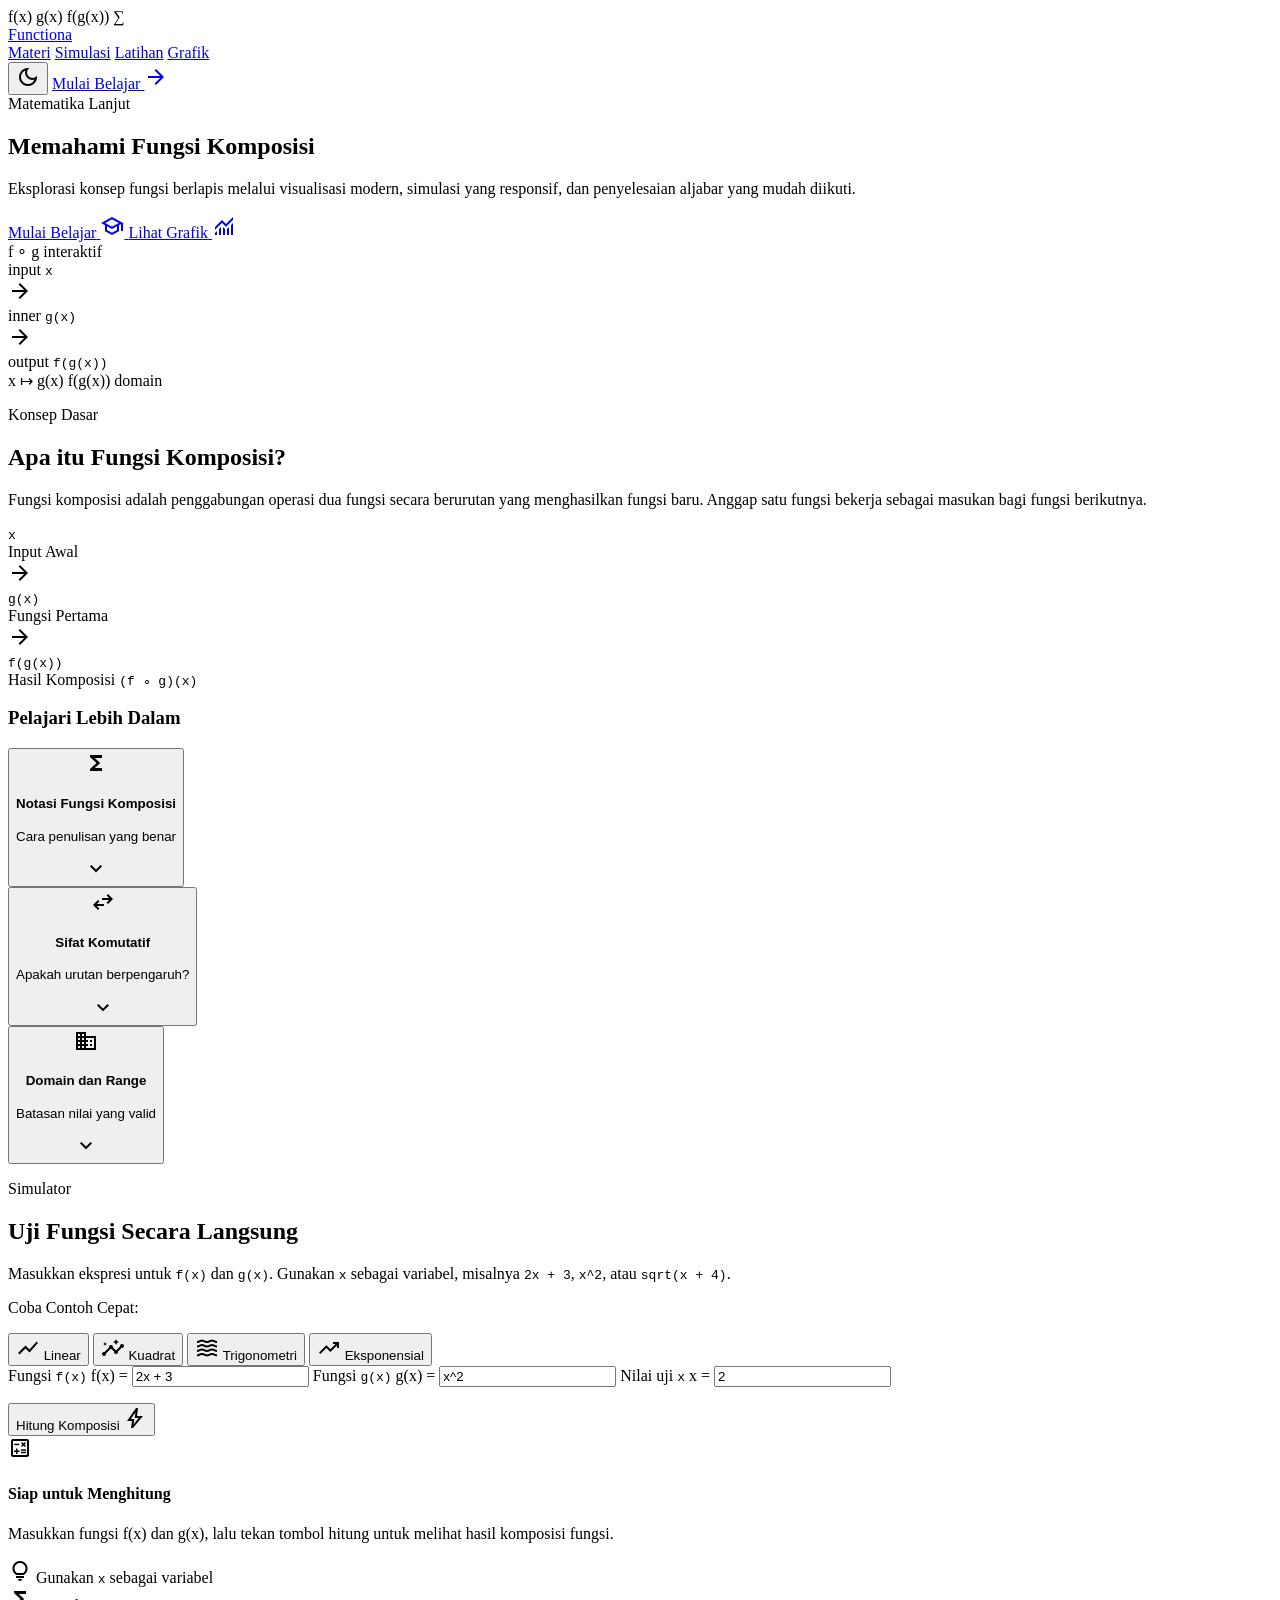
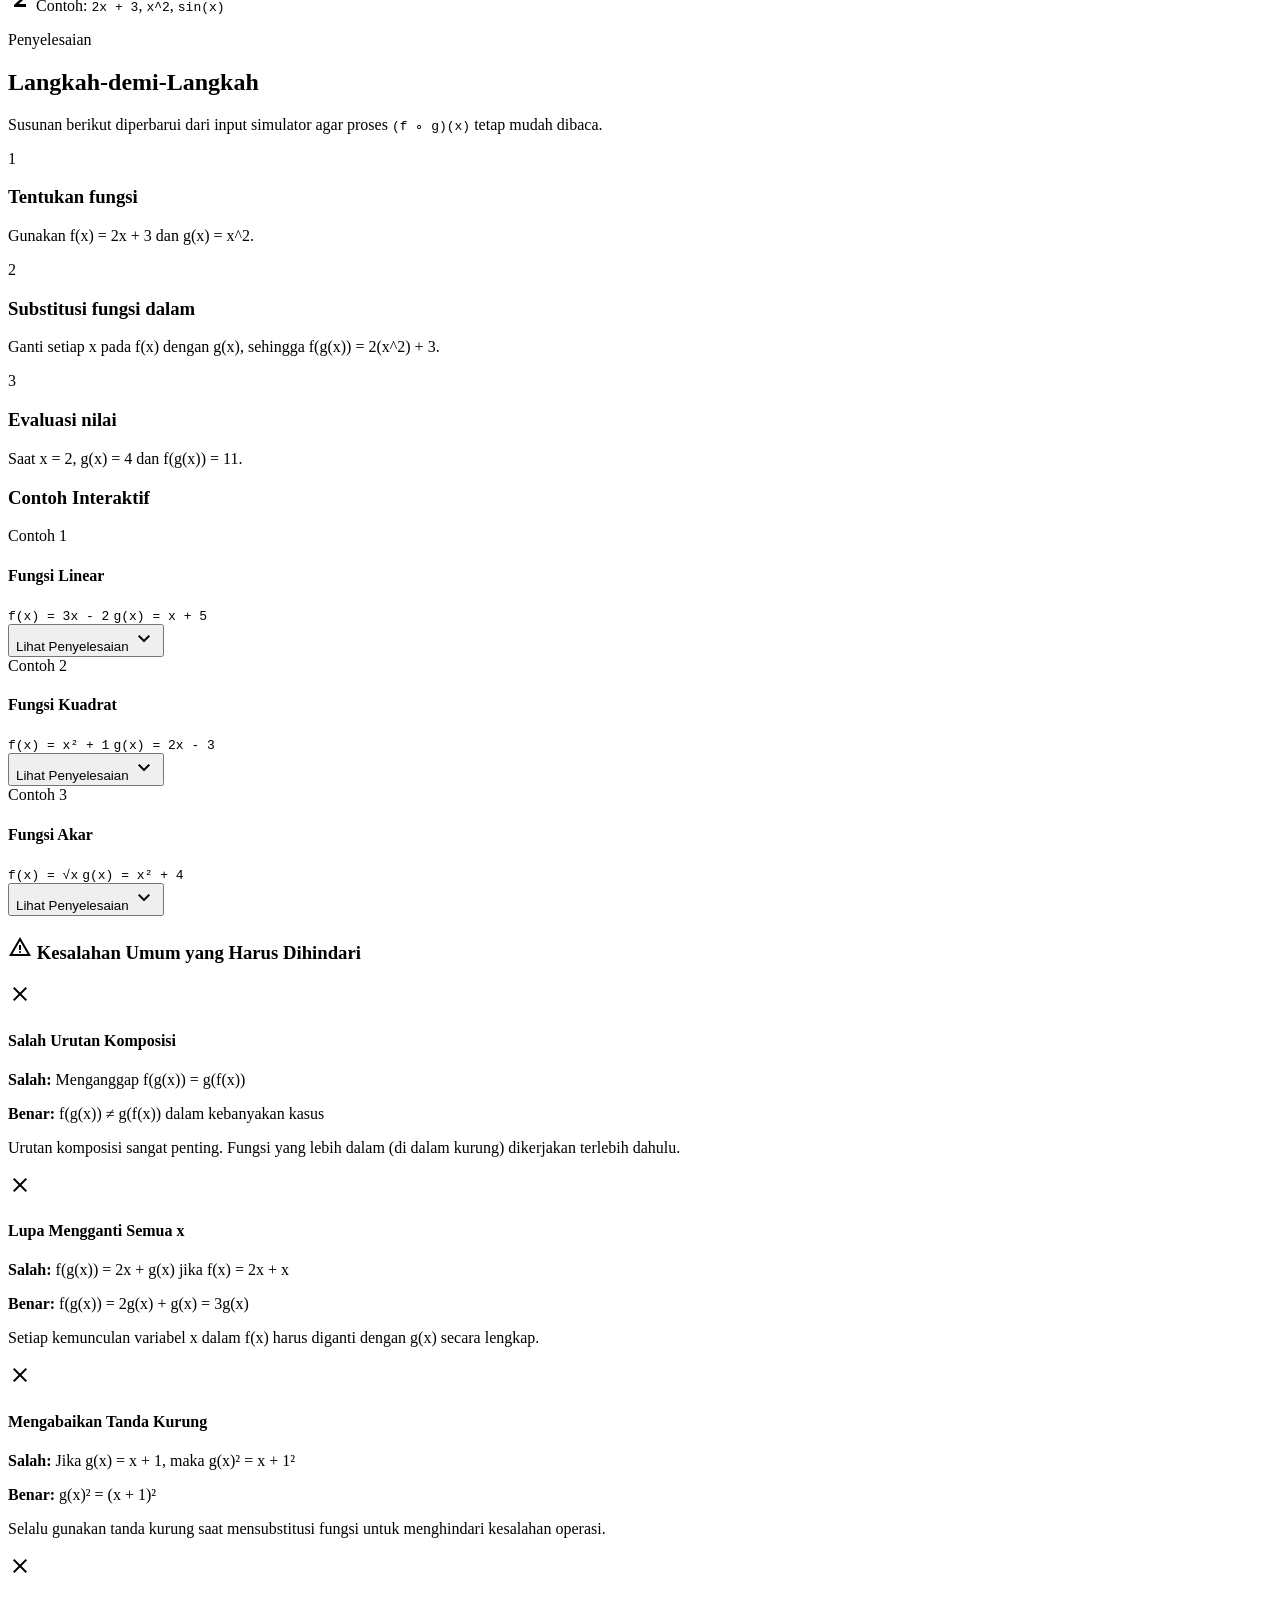
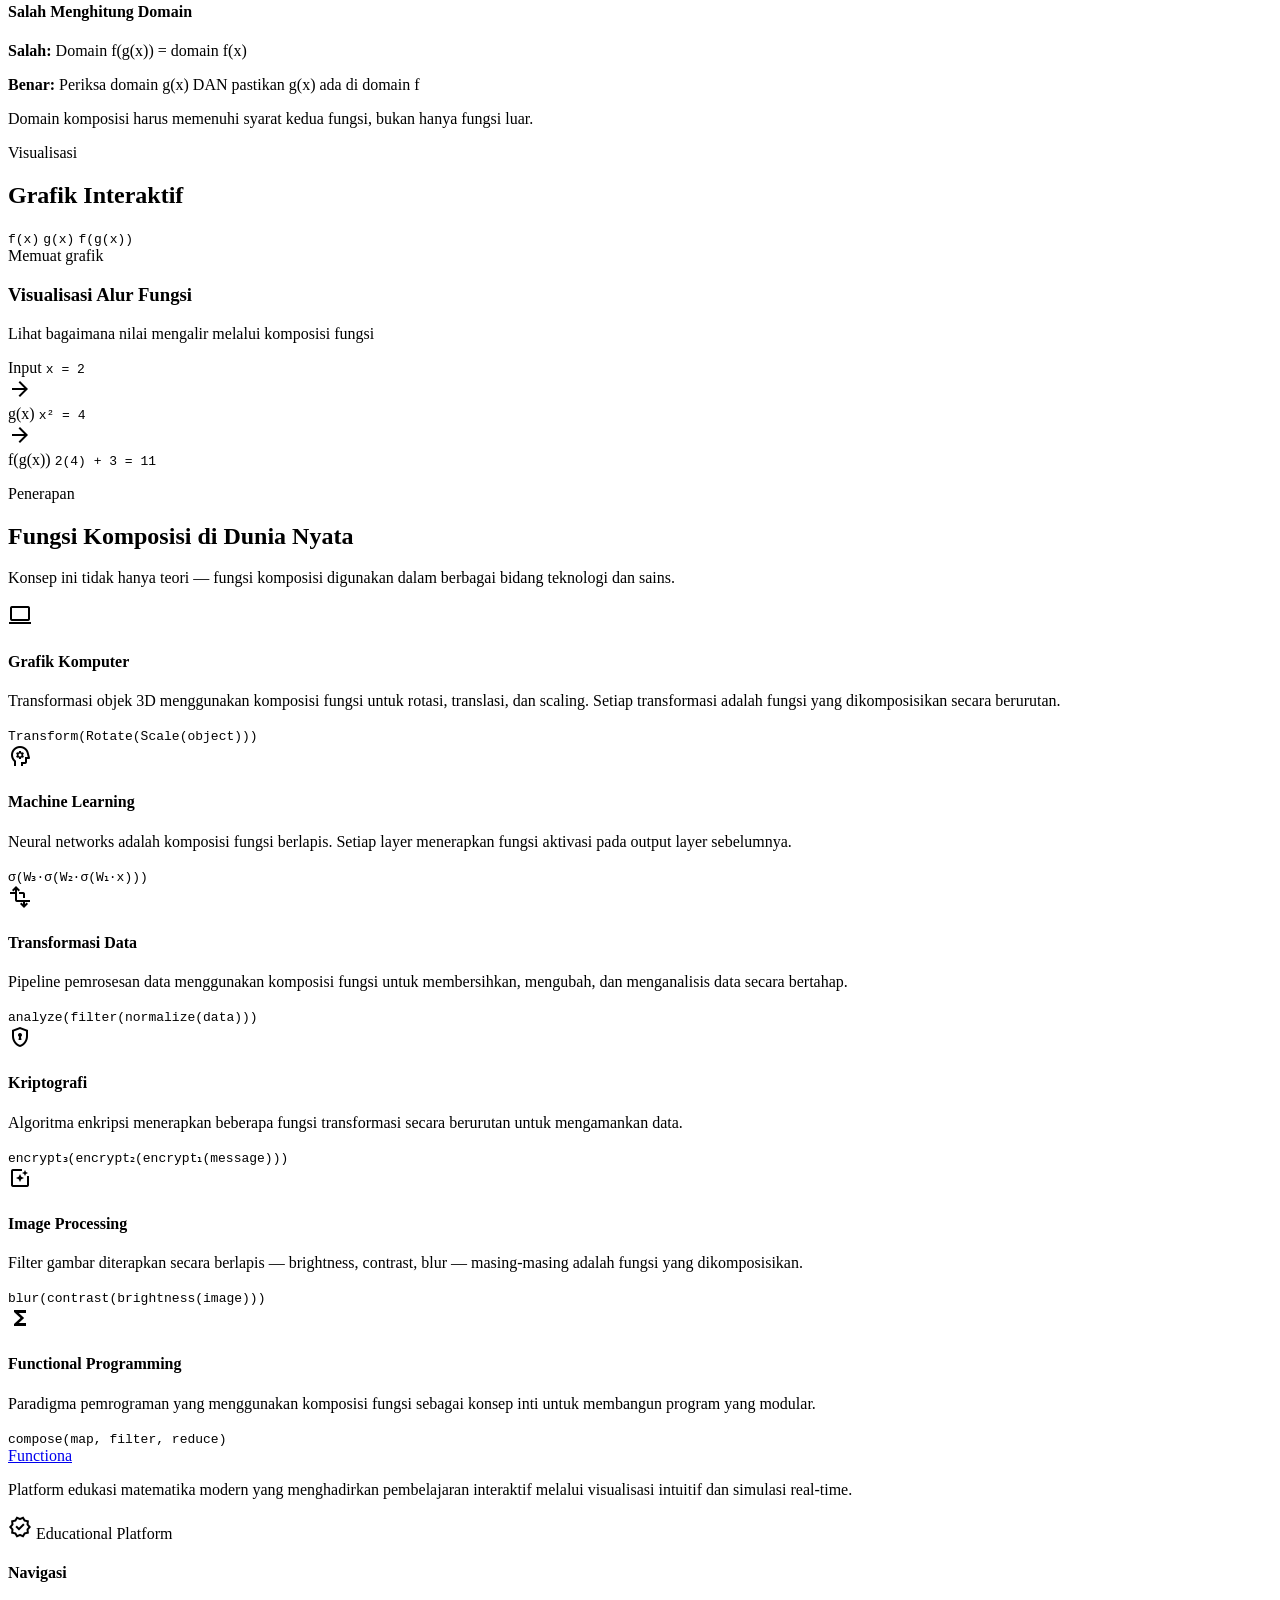
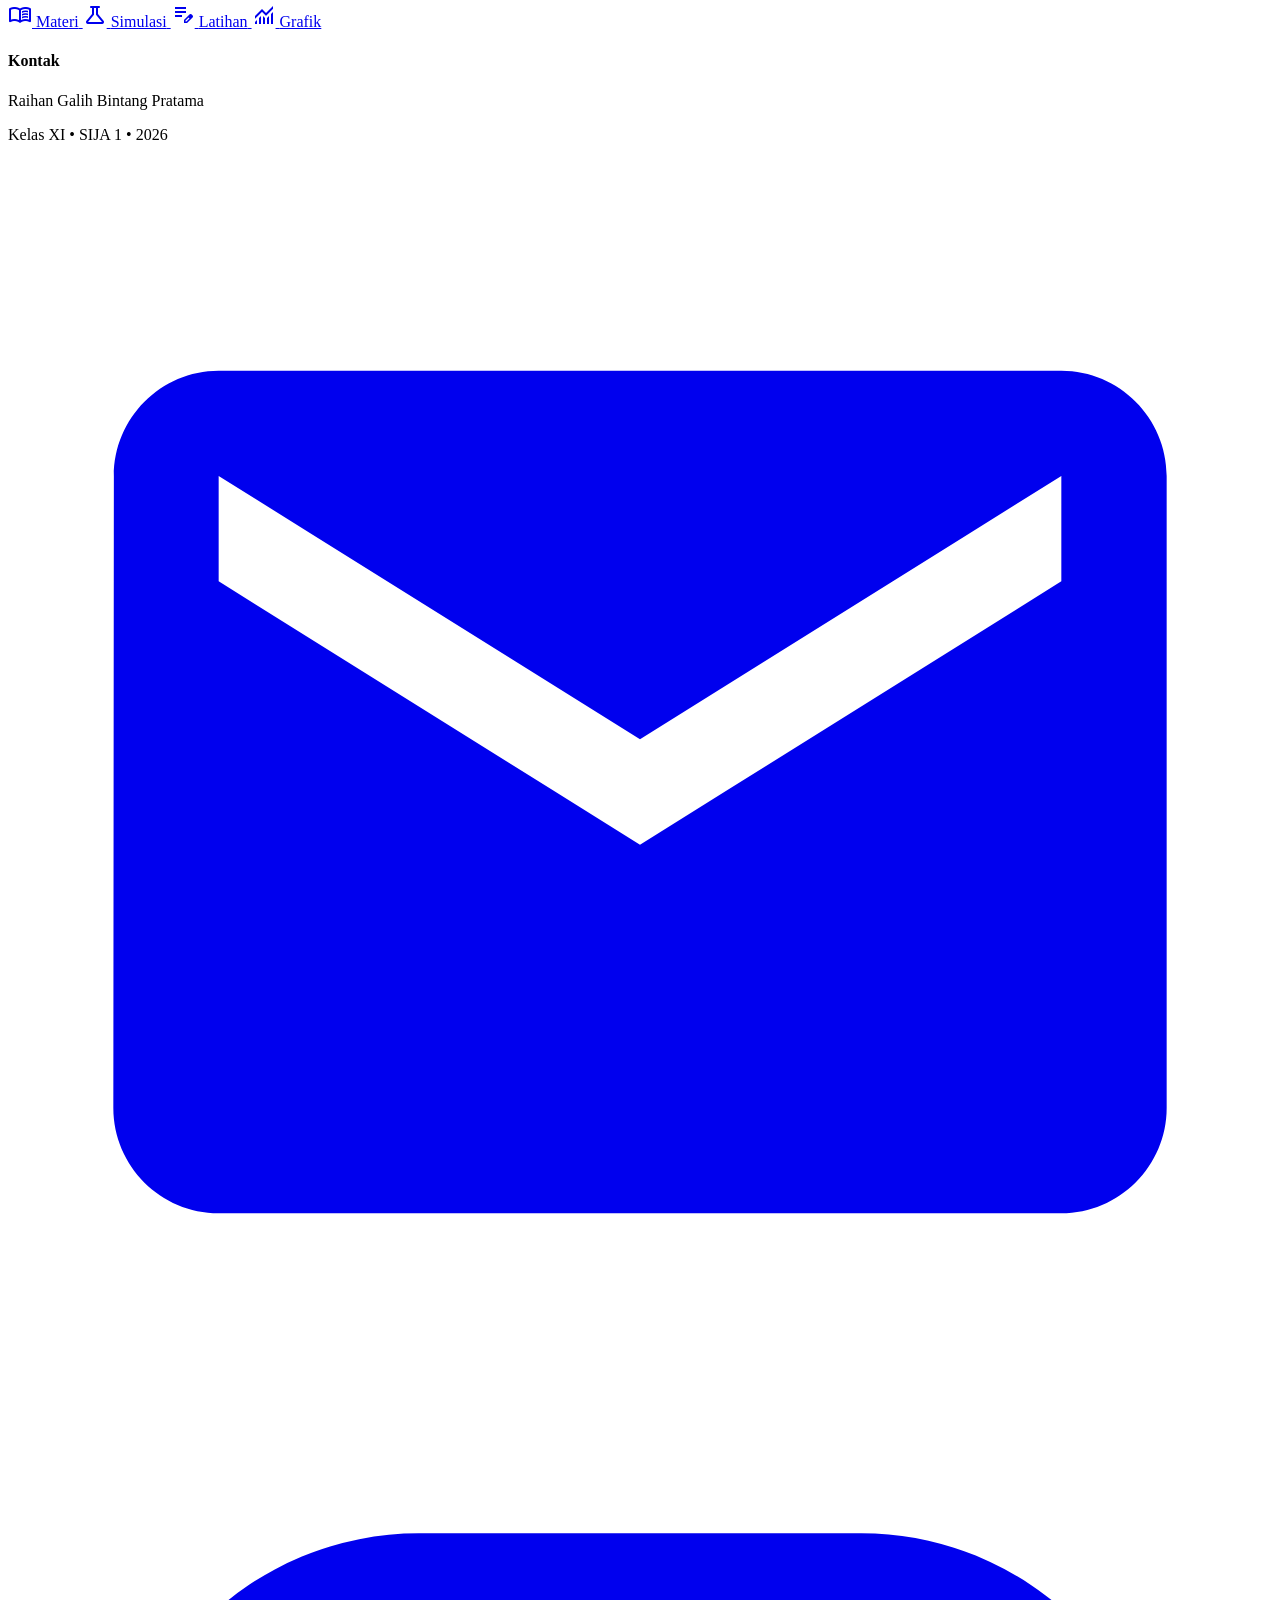
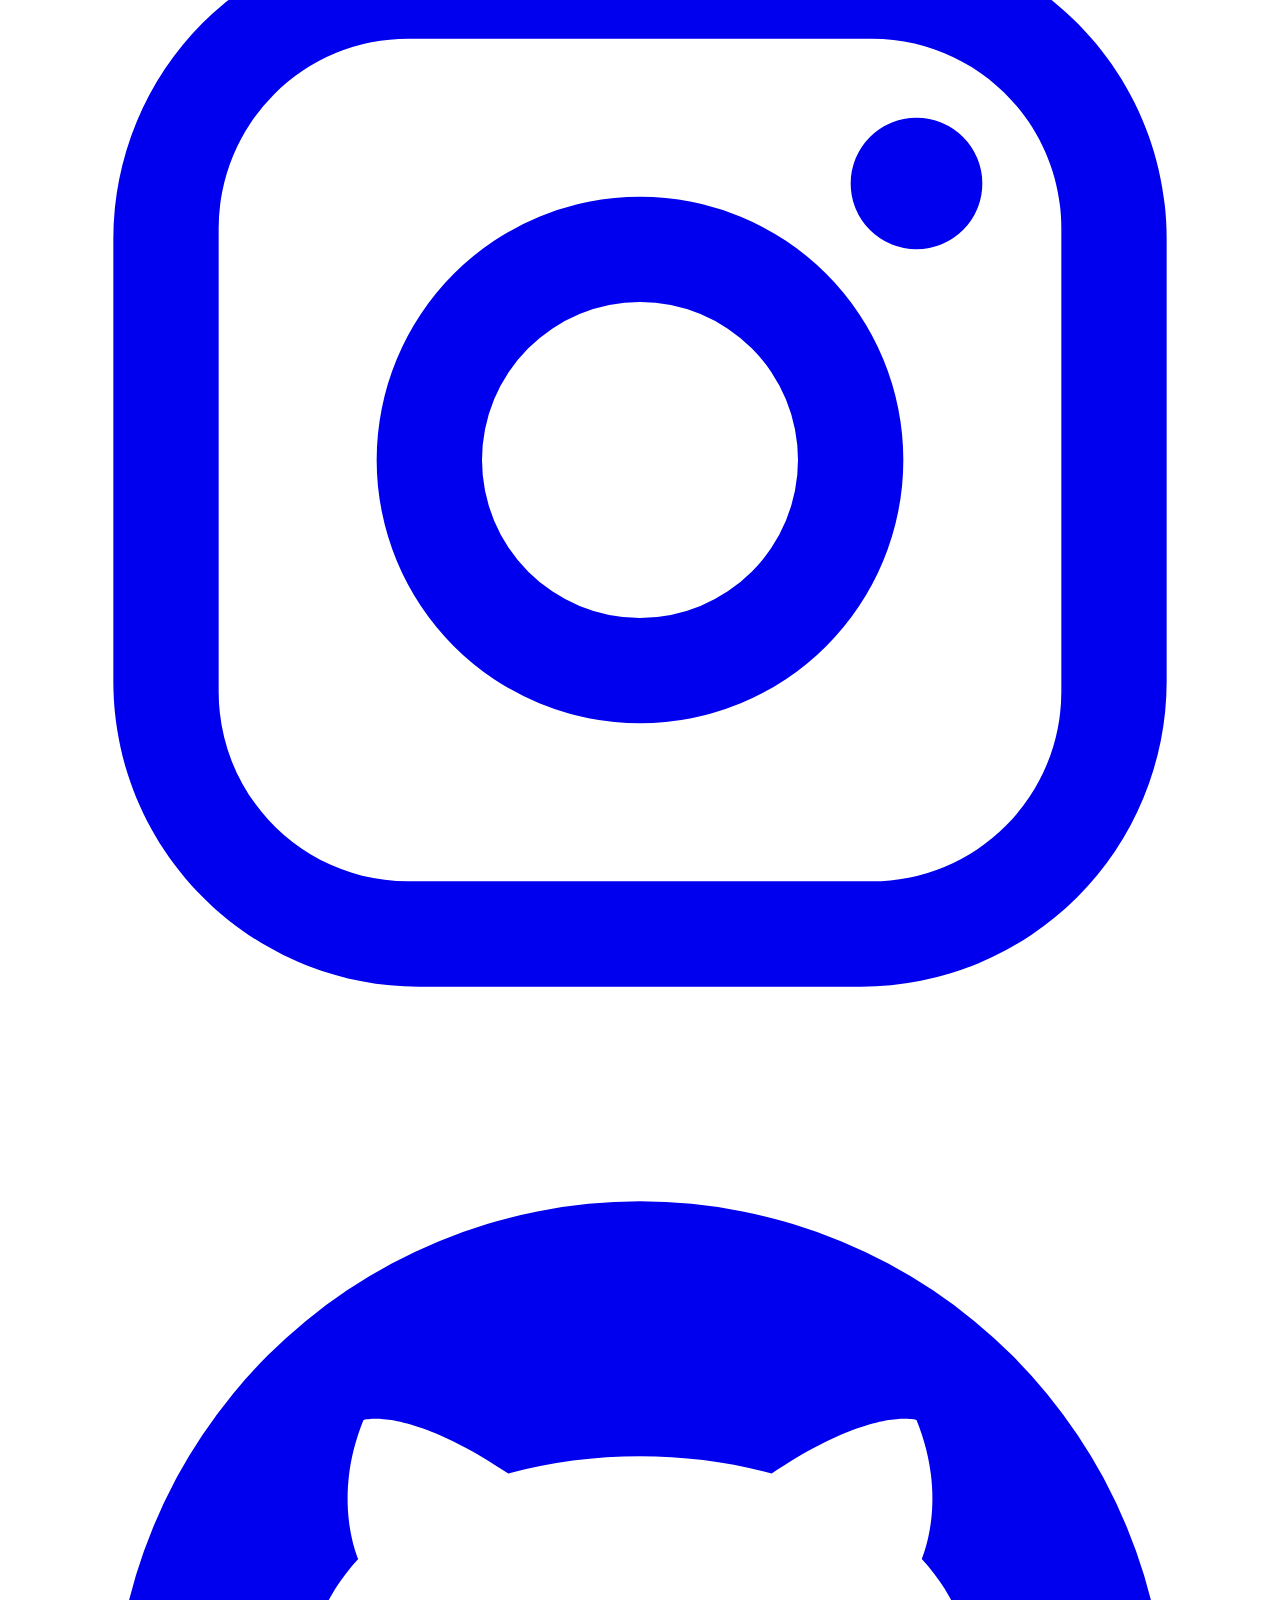
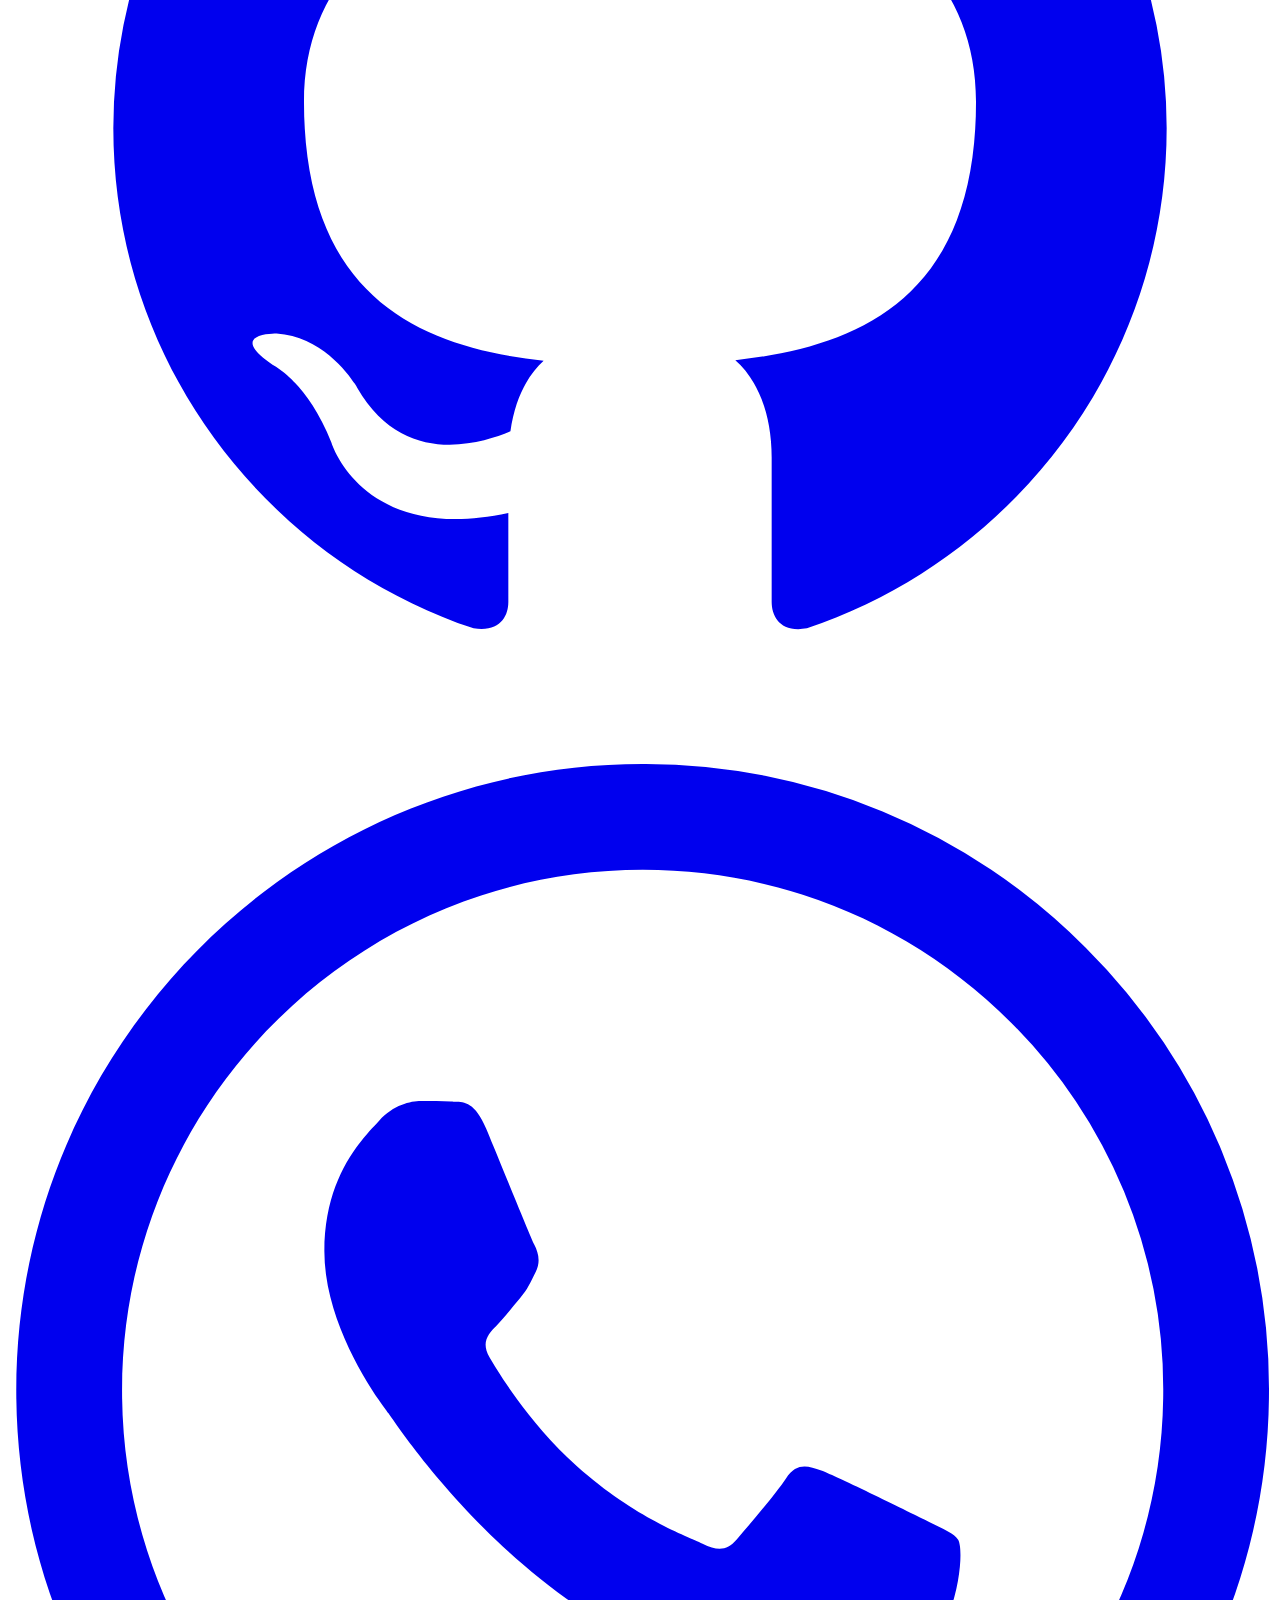
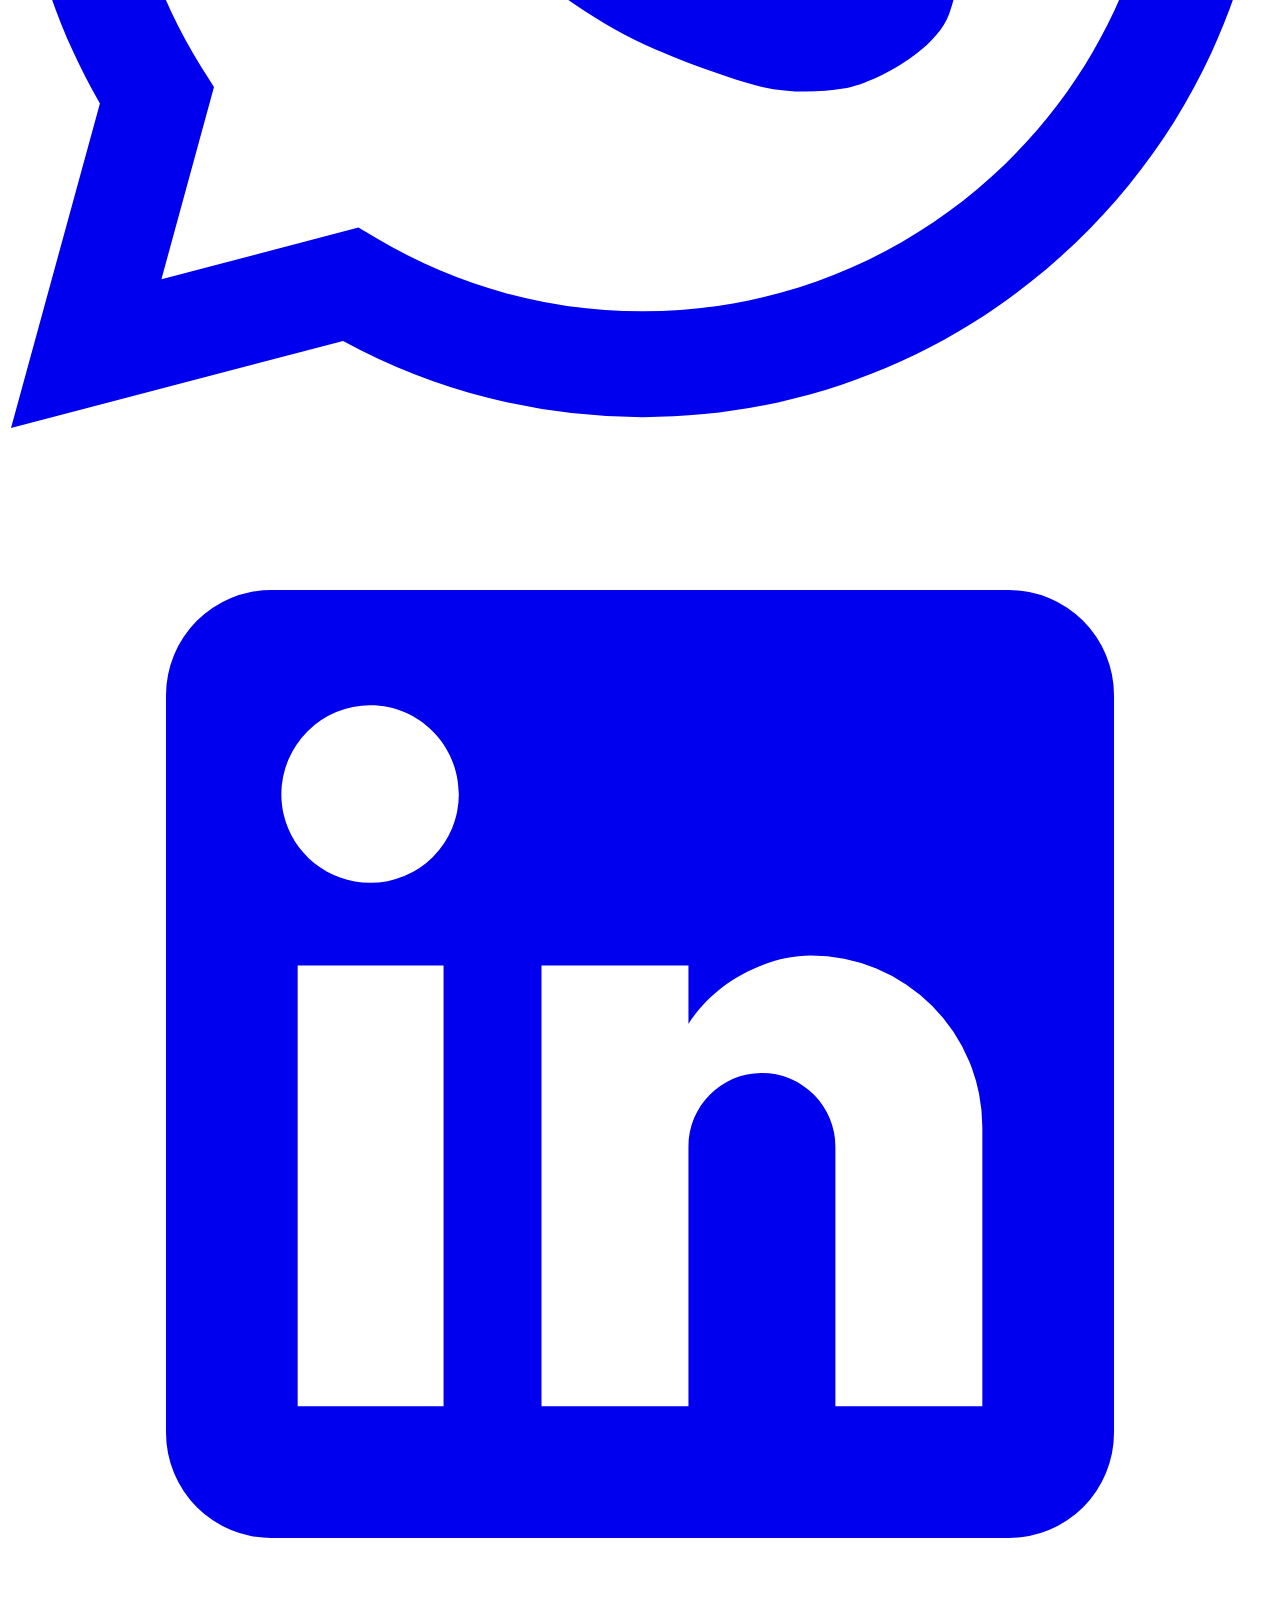
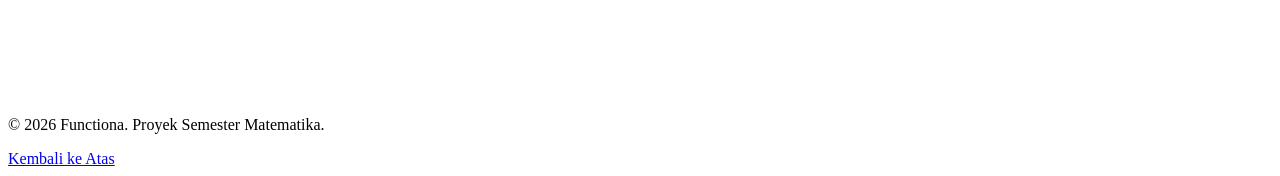
==== code.html @ bb64b0e1 "Add files via upload" ====
<!DOCTYPE html>
<html lang="id">
<head>
  <meta charset="utf-8">
  <meta name="viewport" content="width=device-width, initial-scale=1.0">
  <meta name="description" content="Website edukasi interaktif untuk memahami fungsi komposisi melalui simulasi, langkah penyelesaian, dan grafik Plotly.">
  <title>Functiona - Fungsi Komposisi</title>
  <link rel="preconnect" href="https://fonts.googleapis.com">
  <link rel="preconnect" href="https://fonts.gstatic.com" crossorigin>
  <link href="https://fonts.googleapis.com/css2?family=Geist:wght@500;600&family=Hanken+Grotesk:wght@600;700&family=Manrope:wght@400;500;600;700&display=swap" rel="stylesheet">
  <link href="https://fonts.googleapis.com/css2?family=Material+Symbols+Outlined:wght,FILL@100..700,0..1&display=swap" rel="stylesheet">
  <link rel="stylesheet" href="css/styles.css">
  <script src="vendor/plotly-2.35.2.min.js"></script>
  <script src="js/app.js" defer></script>
</head>
<body>
  <div class="ambient-bg" aria-hidden="true">
    <div class="ambient-plane ambient-plane-a parallax-item" data-depth="0.08"></div>
    <div class="ambient-plane ambient-plane-b parallax-item" data-depth="-0.05"></div>
    <span class="ambient-symbol symbol-a parallax-item" data-depth="0.16">f(x)</span>
    <span class="ambient-symbol symbol-b parallax-item" data-depth="-0.12">g(x)</span>
    <span class="ambient-symbol symbol-c parallax-item" data-depth="0.1">f(g(x))</span>
    <span class="ambient-symbol symbol-d parallax-item" data-depth="-0.08">&sum;</span>
  </div>

  <header class="site-header" id="site-header">
    <div class="header-inner">
      <a class="brand" href="#top" aria-label="FungsiKomposisi beranda">Functiona</a>
      <nav class="primary-nav" aria-label="Navigasi utama">
        <a class="nav-link active" href="#materi">Materi</a>
        <a class="nav-link" href="#simulasi">Simulasi</a>
        <a class="nav-link" href="#latihan">Latihan</a>
        <a class="nav-link" href="#grafik">Grafik</a>
      </nav>
      <div class="header-actions">
        <button class="icon-button" id="theme-toggle" type="button" aria-label="Aktifkan mode gelap" aria-pressed="false">
          <span class="material-symbols-outlined" aria-hidden="true">dark_mode</span>
        </button>
        <a class="button button-small button-primary header-cta" href="#simulasi">
          <span>Mulai Belajar</span>
          <span class="material-symbols-outlined" aria-hidden="true">arrow_forward</span>
        </a>
      </div>
    </div>
  </header>

  <main id="top">
    <section class="hero section-shell">
      <div class="hero-copy reveal-section">
        <div class="eyebrow">
          <span class="eyebrow-dot" aria-hidden="true"></span>
          <span>Matematika Lanjut</span>
        </div>
        <h1>Memahami <span>Fungsi Komposisi</span></h1>
        <p>
          Eksplorasi konsep fungsi berlapis melalui visualisasi modern, simulasi yang responsif,
          dan penyelesaian aljabar yang mudah diikuti.
        </p>
        <div class="hero-actions">
          <a class="button button-primary" href="#materi">
            <span>Mulai Belajar</span>
            <span class="material-symbols-outlined" aria-hidden="true">school</span>
          </a>
          <a class="button button-secondary" href="#grafik">
            <span>Lihat Grafik</span>
            <span class="material-symbols-outlined" aria-hidden="true">monitoring</span>
          </a>
        </div>
      </div>

      <div class="hero-visual reveal-section" aria-label="Ilustrasi fungsi komposisi">
        <div class="hero-glow" aria-hidden="true"></div>
        <div class="composition-stage glass-card">
          <div class="stage-ribbon">
            <span class="math-token">f &compfn; g</span>
            <span class="stage-status">interaktif</span>
          </div>
          <div class="composition-flow">
            <div class="function-node node-input">
              <span class="node-label">input</span>
              <code>x</code>
            </div>
            <span class="flow-arrow material-symbols-outlined" aria-hidden="true">arrow_forward</span>
            <div class="function-node node-g">
              <span class="node-label">inner</span>
              <code>g(x)</code>
            </div>
            <span class="flow-arrow material-symbols-outlined" aria-hidden="true">arrow_forward</span>
            <div class="function-node node-fog">
              <span class="node-label">output</span>
              <code>f(g(x))</code>
            </div>
          </div>
          <div class="floating-equations" aria-hidden="true">
            <span class="float-eq eq-one">x &mapsto; g(x)</span>
            <span class="float-eq eq-two">f(g(x))</span>
            <span class="float-eq eq-three">domain</span>
          </div>
        </div>
      </div>
    </section>

    <section class="section-shell reveal-section" id="materi">
      <div class="section-heading">
        <p class="section-kicker">Konsep Dasar</p>
        <h2>Apa itu Fungsi Komposisi?</h2>
        <p>
          Fungsi komposisi adalah penggabungan operasi dua fungsi secara berurutan yang menghasilkan
          fungsi baru. Anggap satu fungsi bekerja sebagai masukan bagi fungsi berikutnya.
        </p>
      </div>

      <div class="concept-flow glass-card">
        <div class="concept-gradient" aria-hidden="true"></div>
        <div class="concept-item">
          <div class="concept-box input-box"><code>x</code></div>
          <span>Input Awal</span>
        </div>
        <span class="concept-arrow material-symbols-outlined" aria-hidden="true">arrow_forward</span>
        <div class="concept-item">
          <div class="concept-box g-box"><code>g(x)</code></div>
          <span>Fungsi Pertama</span>
        </div>
        <span class="concept-arrow material-symbols-outlined" aria-hidden="true">arrow_forward</span>
        <div class="concept-item">
          <div class="concept-box fog-box"><code>f(g(x))</code></div>
          <span>Hasil Komposisi <code>(f &compfn; g)(x)</code></span>
        </div>
      </div>

      <div class="accordion-section">
        <h3 class="accordion-title">Pelajari Lebih Dalam</h3>
        <div class="accordion-grid">
          <article class="accordion-card glass-card">
            <button class="accordion-trigger" type="button" aria-expanded="false">
              <span class="accordion-icon material-symbols-outlined">functions</span>
              <div class="accordion-header-text">
                <h4>Notasi Fungsi Komposisi</h4>
                <p>Cara penulisan yang benar</p>
              </div>
              <span class="accordion-chevron material-symbols-outlined">expand_more</span>
            </button>
            <div class="accordion-content" hidden>
              <p>Fungsi komposisi ditulis sebagai <code class="math-inline">(f ∘ g)(x)</code> atau <code class="math-inline">f(g(x))</code>.</p>
              <p><strong>Urutan penting:</strong> Baca dari kanan ke kiri. Fungsi <code class="math-inline">g</code> dikerjakan terlebih dahulu, kemudian hasilnya menjadi input untuk fungsi <code class="math-inline">f</code>.</p>
              <p><strong>Contoh:</strong> Jika <code class="math-inline">f(x) = 2x</code> dan <code class="math-inline">g(x) = x + 3</code>, maka <code class="math-inline">f(g(x)) = 2(x + 3) = 2x + 6</code>.</p>
            </div>
          </article>

          <article class="accordion-card glass-card">
            <button class="accordion-trigger" type="button" aria-expanded="false">
              <span class="accordion-icon material-symbols-outlined">swap_horiz</span>
              <div class="accordion-header-text">
                <h4>Sifat Komutatif</h4>
                <p>Apakah urutan berpengaruh?</p>
              </div>
              <span class="accordion-chevron material-symbols-outlined">expand_more</span>
            </button>
            <div class="accordion-content" hidden>
              <p><strong>Fungsi komposisi TIDAK komutatif.</strong> Artinya, <code class="math-inline">f(g(x)) ≠ g(f(x))</code> dalam kebanyakan kasus.</p>
              <p><strong>Contoh:</strong></p>
              <ul>
                <li><code class="math-inline">f(x) = x²</code>, <code class="math-inline">g(x) = x + 1</code></li>
                <li><code class="math-inline">f(g(x)) = (x + 1)² = x² + 2x + 1</code></li>
                <li><code class="math-inline">g(f(x)) = x² + 1</code></li>
              </ul>
              <p>Hasilnya berbeda! Urutan sangat penting dalam komposisi fungsi.</p>
            </div>
          </article>

          <article class="accordion-card glass-card">
            <button class="accordion-trigger" type="button" aria-expanded="false">
              <span class="accordion-icon material-symbols-outlined">domain</span>
              <div class="accordion-header-text">
                <h4>Domain dan Range</h4>
                <p>Batasan nilai yang valid</p>
              </div>
              <span class="accordion-chevron material-symbols-outlined">expand_more</span>
            </button>
            <div class="accordion-content" hidden>
              <p><strong>Domain</strong> dari <code class="math-inline">f(g(x))</code> adalah semua nilai <code class="math-inline">x</code> yang memenuhi:</p>
              <ol>
                <li><code class="math-inline">x</code> ada di domain <code class="math-inline">g(x)</code></li>
                <li><code class="math-inline">g(x)</code> ada di domain <code class="math-inline">f(x)</code></li>
              </ol>
              <p><strong>Contoh:</strong> Jika <code class="math-inline">f(x) = √x</code> dan <code class="math-inline">g(x) = x - 5</code>, maka domain <code class="math-inline">f(g(x))</code> adalah <code class="math-inline">x ≥ 5</code> karena <code class="math-inline">x - 5 ≥ 0</code>.</p>
            </div>
          </article>
        </div>
      </div>
    </section>

    <section class="section-shell simulator-section reveal-section" id="simulasi">
      <div class="simulator-copy">
        <p class="section-kicker">Simulator</p>
        <h2>Uji Fungsi Secara Langsung</h2>
        <p>
          Masukkan ekspresi untuk <code class="math-inline">f(x)</code> dan <code class="math-inline">g(x)</code>.
          Gunakan <code class="math-inline">x</code> sebagai variabel, misalnya <code class="math-inline">2x + 3</code>,
          <code class="math-inline">x^2</code>, atau <code class="math-inline">sqrt(x + 4)</code>.
        </p>
        
        <div class="preset-buttons">
          <p class="preset-label">Coba Contoh Cepat:</p>
          <div class="preset-grid">
            <button class="preset-btn" type="button" data-preset="linear">
              <span class="material-symbols-outlined">show_chart</span>
              <span>Linear</span>
            </button>
            <button class="preset-btn" type="button" data-preset="quadratic">
              <span class="material-symbols-outlined">insights</span>
              <span>Kuadrat</span>
            </button>
            <button class="preset-btn" type="button" data-preset="trigonometric">
              <span class="material-symbols-outlined">waves</span>
              <span>Trigonometri</span>
            </button>
            <button class="preset-btn" type="button" data-preset="exponential">
              <span class="material-symbols-outlined">trending_up</span>
              <span>Eksponensial</span>
            </button>
          </div>
        </div>
      </div>

      <div class="simulator-panel glass-card">
        <form class="simulator-form" id="composition-form" novalidate>
          <div class="field-grid">
            <label class="input-group" for="func-f">
              <span>Fungsi <code>f(x)</code></span>
              <span class="input-shell">
                <span class="input-prefix">f(x) =</span>
                <input id="func-f" name="func-f" type="text" value="2x + 3" autocomplete="off" spellcheck="false">
              </span>
            </label>

            <label class="input-group" for="func-g">
              <span>Fungsi <code>g(x)</code></span>
              <span class="input-shell">
                <span class="input-prefix">g(x) =</span>
                <input id="func-g" name="func-g" type="text" value="x^2" autocomplete="off" spellcheck="false">
              </span>
            </label>

            <label class="input-group input-group-x" for="eval-x">
              <span>Nilai uji <code>x</code></span>
              <span class="input-shell compact">
                <span class="input-prefix">x =</span>
                <input id="eval-x" name="eval-x" type="number" value="2" step="0.5">
              </span>
            </label>
          </div>

          <div class="form-actions">
            <p class="validation-message" id="validation-message" role="alert" aria-live="polite"></p>
            <button class="button button-primary calculate-button" id="btn-hitung" type="submit">
              <span>Hitung Komposisi</span>
              <span class="material-symbols-outlined" aria-hidden="true">bolt</span>
            </button>
          </div>
        </form>

        <div class="results-panel" aria-live="polite">
          <div class="empty-state" id="empty-state">
            <div class="empty-state-icon">
              <span class="material-symbols-outlined">calculate</span>
            </div>
            <h4>Siap untuk Menghitung</h4>
            <p>Masukkan fungsi f(x) dan g(x), lalu tekan tombol hitung untuk melihat hasil komposisi fungsi.</p>
            <div class="empty-state-hints">
              <div class="hint-item">
                <span class="material-symbols-outlined">lightbulb</span>
                <span>Gunakan <code>x</code> sebagai variabel</span>
              </div>
              <div class="hint-item">
                <span class="material-symbols-outlined">functions</span>
                <span>Contoh: <code>2x + 3</code>, <code>x^2</code>, <code>sin(x)</code></span>
              </div>
            </div>
          </div>
          <div class="results-content" id="results-content" hidden>
            <div class="panel-header">
              <span>Hasil Substitusi</span>
              <span class="result-badge">live</span>
            </div>
            <div class="result-list">
              <article class="result-row result-primary" data-result-card>
                <div>
                  <span class="result-label"><code>(f &compfn; g)(x)</code> = <code>f(g(x))</code></span>
                  <code class="result-expression" id="result-fog">2(x^2) + 3</code>
                </div>
                <strong class="result-value" id="value-fog">11</strong>
              </article>
              <article class="result-row result-secondary" data-result-card>
                <div>
                  <span class="result-label"><code>(g &compfn; f)(x)</code> = <code>g(f(x))</code></span>
                  <code class="result-expression" id="result-gof">(2x + 3)^2</code>
                </div>
                <strong class="result-value" id="value-gof">49</strong>
              </article>
            </div>
          </div>
        </div>
      </div>
    </section>

    <section class="section-shell reveal-section" id="latihan">
      <div class="section-heading">
        <p class="section-kicker">Penyelesaian</p>
        <h2>Langkah-demi-Langkah</h2>
        <p>
          Susunan berikut diperbarui dari input simulator agar proses <code class="math-inline">(f &compfn; g)(x)</code>
          tetap mudah dibaca.
        </p>
      </div>

      <div class="steps-grid">
        <article class="step-card glass-card">
          <div class="step-number">1</div>
          <h3>Tentukan fungsi</h3>
          <p id="step-define">Gunakan f(x) = 2x + 3 dan g(x) = x^2.</p>
        </article>
        <article class="step-card glass-card">
          <div class="step-number">2</div>
          <h3>Substitusi fungsi dalam</h3>
          <p id="step-substitute">Ganti setiap x pada f(x) dengan g(x), sehingga f(g(x)) = 2(x^2) + 3.</p>
        </article>
        <article class="step-card glass-card">
          <div class="step-number">3</div>
          <h3>Evaluasi nilai</h3>
          <p id="step-evaluate">Saat x = 2, g(x) = 4 dan f(g(x)) = 11.</p>
        </article>
      </div>

      <div class="interactive-examples">
        <h3 class="examples-title">Contoh Interaktif</h3>
        <div class="examples-grid">
          <article class="example-card glass-card">
            <div class="example-header">
              <span class="example-badge">Contoh 1</span>
              <h4>Fungsi Linear</h4>
            </div>
            <div class="example-functions">
              <code>f(x) = 3x - 2</code>
              <code>g(x) = x + 5</code>
            </div>
            <button class="example-expand" type="button" aria-expanded="false">
              <span>Lihat Penyelesaian</span>
              <span class="material-symbols-outlined">expand_more</span>
            </button>
            <div class="example-solution" hidden>
              <div class="solution-step">
                <span class="step-label">Langkah 1:</span>
                <p>Substitusi g(x) ke dalam f(x)</p>
                <code class="solution-code">f(g(x)) = 3(x + 5) - 2</code>
              </div>
              <div class="solution-step">
                <span class="step-label">Langkah 2:</span>
                <p>Sederhanakan ekspresi</p>
                <code class="solution-code">= 3x + 15 - 2</code>
              </div>
              <div class="solution-step">
                <span class="step-label">Hasil Akhir:</span>
                <code class="solution-code highlight">f(g(x)) = 3x + 13</code>
              </div>
              <div class="solution-step">
                <span class="step-label">Verifikasi dengan x = 2:</span>
                <p>g(2) = 7, f(7) = 19 ✓</p>
              </div>
            </div>
          </article>

          <article class="example-card glass-card">
            <div class="example-header">
              <span class="example-badge">Contoh 2</span>
              <h4>Fungsi Kuadrat</h4>
            </div>
            <div class="example-functions">
              <code>f(x) = x² + 1</code>
              <code>g(x) = 2x - 3</code>
            </div>
            <button class="example-expand" type="button" aria-expanded="false">
              <span>Lihat Penyelesaian</span>
              <span class="material-symbols-outlined">expand_more</span>
            </button>
            <div class="example-solution" hidden>
              <div class="solution-step">
                <span class="step-label">Langkah 1:</span>
                <p>Substitusi g(x) ke dalam f(x)</p>
                <code class="solution-code">f(g(x)) = (2x - 3)² + 1</code>
              </div>
              <div class="solution-step">
                <span class="step-label">Langkah 2:</span>
                <p>Ekspansi kuadrat</p>
                <code class="solution-code">= 4x² - 12x + 9 + 1</code>
              </div>
              <div class="solution-step">
                <span class="step-label">Hasil Akhir:</span>
                <code class="solution-code highlight">f(g(x)) = 4x² - 12x + 10</code>
              </div>
              <div class="solution-step">
                <span class="step-label">Verifikasi dengan x = 1:</span>
                <p>g(1) = -1, f(-1) = 2 ✓</p>
              </div>
            </div>
          </article>

          <article class="example-card glass-card">
            <div class="example-header">
              <span class="example-badge">Contoh 3</span>
              <h4>Fungsi Akar</h4>
            </div>
            <div class="example-functions">
              <code>f(x) = √x</code>
              <code>g(x) = x² + 4</code>
            </div>
            <button class="example-expand" type="button" aria-expanded="false">
              <span>Lihat Penyelesaian</span>
              <span class="material-symbols-outlined">expand_more</span>
            </button>
            <div class="example-solution" hidden>
              <div class="solution-step">
                <span class="step-label">Langkah 1:</span>
                <p>Substitusi g(x) ke dalam f(x)</p>
                <code class="solution-code">f(g(x)) = √(x² + 4)</code>
              </div>
              <div class="solution-step">
                <span class="step-label">Analisis Domain:</span>
                <p>Karena x² + 4 selalu positif, domain adalah semua bilangan real</p>
              </div>
              <div class="solution-step">
                <span class="step-label">Hasil Akhir:</span>
                <code class="solution-code highlight">f(g(x)) = √(x² + 4)</code>
              </div>
              <div class="solution-step">
                <span class="step-label">Verifikasi dengan x = 0:</span>
                <p>g(0) = 4, f(4) = 2 ✓</p>
              </div>
            </div>
          </article>
        </div>
      </div>

      <div class="mistakes-section">
        <h3 class="mistakes-title">
          <span class="material-symbols-outlined">warning</span>
          Kesalahan Umum yang Harus Dihindari
        </h3>
        <div class="mistakes-grid">
          <article class="mistake-card glass-card">
            <div class="mistake-icon">
              <span class="material-symbols-outlined">close</span>
            </div>
            <h4>Salah Urutan Komposisi</h4>
            <div class="mistake-example">
              <p class="mistake-wrong"><strong>Salah:</strong> Menganggap f(g(x)) = g(f(x))</p>
              <p class="mistake-right"><strong>Benar:</strong> f(g(x)) ≠ g(f(x)) dalam kebanyakan kasus</p>
            </div>
            <p class="mistake-explanation">Urutan komposisi sangat penting. Fungsi yang lebih dalam (di dalam kurung) dikerjakan terlebih dahulu.</p>
          </article>

          <article class="mistake-card glass-card">
            <div class="mistake-icon">
              <span class="material-symbols-outlined">close</span>
            </div>
            <h4>Lupa Mengganti Semua x</h4>
            <div class="mistake-example">
              <p class="mistake-wrong"><strong>Salah:</strong> f(g(x)) = 2x + g(x) jika f(x) = 2x + x</p>
              <p class="mistake-right"><strong>Benar:</strong> f(g(x)) = 2g(x) + g(x) = 3g(x)</p>
            </div>
            <p class="mistake-explanation">Setiap kemunculan variabel x dalam f(x) harus diganti dengan g(x) secara lengkap.</p>
          </article>

          <article class="mistake-card glass-card">
            <div class="mistake-icon">
              <span class="material-symbols-outlined">close</span>
            </div>
            <h4>Mengabaikan Tanda Kurung</h4>
            <div class="mistake-example">
              <p class="mistake-wrong"><strong>Salah:</strong> Jika g(x) = x + 1, maka g(x)² = x + 1²</p>
              <p class="mistake-right"><strong>Benar:</strong> g(x)² = (x + 1)²</p>
            </div>
            <p class="mistake-explanation">Selalu gunakan tanda kurung saat mensubstitusi fungsi untuk menghindari kesalahan operasi.</p>
          </article>

          <article class="mistake-card glass-card">
            <div class="mistake-icon">
              <span class="material-symbols-outlined">close</span>
            </div>
            <h4>Salah Menghitung Domain</h4>
            <div class="mistake-example">
              <p class="mistake-wrong"><strong>Salah:</strong> Domain f(g(x)) = domain f(x)</p>
              <p class="mistake-right"><strong>Benar:</strong> Periksa domain g(x) DAN pastikan g(x) ada di domain f</p>
            </div>
            <p class="mistake-explanation">Domain komposisi harus memenuhi syarat kedua fungsi, bukan hanya fungsi luar.</p>
          </article>
        </div>
      </div>
    </section>

    <section class="section-shell reveal-section" id="grafik">
      <div class="chart-panel glass-card">
        <div class="chart-heading">
          <div>
            <p class="section-kicker">Visualisasi</p>
            <h2>Grafik Interaktif</h2>
          </div>
          <div class="chart-legend-note">
            <span class="legend-dot dot-f"></span><code>f(x)</code>
            <span class="legend-dot dot-g"></span><code>g(x)</code>
            <span class="legend-dot dot-fog"></span><code>f(g(x))</code>
          </div>
        </div>
        <div class="plot-wrap">
          <div id="plot" class="plotly-chart" role="img" aria-label="Grafik f(x), g(x), dan f(g(x))"></div>
          <div class="plot-loading" id="plot-loading" aria-hidden="true">
            <span class="loading-orbit"></span>
            <span>Memuat grafik</span>
          </div>
          <p class="plot-status" id="plot-status" aria-live="polite"></p>
        </div>
      </div>

      <div class="flow-visualization">
        <h3 class="flow-title">Visualisasi Alur Fungsi</h3>
        <p class="flow-description">Lihat bagaimana nilai mengalir melalui komposisi fungsi</p>
        <div class="flow-container glass-card">
          <div class="flow-stage">
            <div class="flow-node flow-input">
              <span class="flow-node-label">Input</span>
              <code class="flow-value" id="flow-input-value">x = 2</code>
            </div>
            <div class="flow-arrow-animated">
              <span class="material-symbols-outlined">arrow_forward</span>
              <div class="flow-arrow-trail"></div>
            </div>
            <div class="flow-node flow-g">
              <span class="flow-node-label">g(x)</span>
              <code class="flow-value" id="flow-g-value">x² = 4</code>
            </div>
            <div class="flow-arrow-animated">
              <span class="material-symbols-outlined">arrow_forward</span>
              <div class="flow-arrow-trail"></div>
            </div>
            <div class="flow-node flow-f">
              <span class="flow-node-label">f(g(x))</span>
              <code class="flow-value" id="flow-f-value">2(4) + 3 = 11</code>
            </div>
          </div>
        </div>
      </div>
    </section>

    <section class="section-shell applications-section reveal-section">
      <div class="section-heading">
        <p class="section-kicker">Penerapan</p>
        <h2>Fungsi Komposisi di Dunia Nyata</h2>
        <p>Konsep ini tidak hanya teori — fungsi komposisi digunakan dalam berbagai bidang teknologi dan sains.</p>
      </div>

      <div class="applications-grid">
        <article class="application-card glass-card">
          <div class="application-icon">
            <span class="material-symbols-outlined">computer</span>
          </div>
          <h4>Grafik Komputer</h4>
          <p>Transformasi objek 3D menggunakan komposisi fungsi untuk rotasi, translasi, dan scaling. Setiap transformasi adalah fungsi yang dikomposisikan secara berurutan.</p>
          <div class="application-example">
            <code>Transform(Rotate(Scale(object)))</code>
          </div>
        </article>

        <article class="application-card glass-card">
          <div class="application-icon">
            <span class="material-symbols-outlined">psychology</span>
          </div>
          <h4>Machine Learning</h4>
          <p>Neural networks adalah komposisi fungsi berlapis. Setiap layer menerapkan fungsi aktivasi pada output layer sebelumnya.</p>
          <div class="application-example">
            <code>σ(W₃·σ(W₂·σ(W₁·x)))</code>
          </div>
        </article>

        <article class="application-card glass-card">
          <div class="application-icon">
            <span class="material-symbols-outlined">transform</span>
          </div>
          <h4>Transformasi Data</h4>
          <p>Pipeline pemrosesan data menggunakan komposisi fungsi untuk membersihkan, mengubah, dan menganalisis data secara bertahap.</p>
          <div class="application-example">
            <code>analyze(filter(normalize(data)))</code>
          </div>
        </article>

        <article class="application-card glass-card">
          <div class="application-icon">
            <span class="material-symbols-outlined">encrypted</span>
          </div>
          <h4>Kriptografi</h4>
          <p>Algoritma enkripsi menerapkan beberapa fungsi transformasi secara berurutan untuk mengamankan data.</p>
          <div class="application-example">
            <code>encrypt₃(encrypt₂(encrypt₁(message)))</code>
          </div>
        </article>

        <article class="application-card glass-card">
          <div class="application-icon">
            <span class="material-symbols-outlined">photo_filter</span>
          </div>
          <h4>Image Processing</h4>
          <p>Filter gambar diterapkan secara berlapis — brightness, contrast, blur — masing-masing adalah fungsi yang dikomposisikan.</p>
          <div class="application-example">
            <code>blur(contrast(brightness(image)))</code>
          </div>
        </article>

        <article class="application-card glass-card">
          <div class="application-icon">
            <span class="material-symbols-outlined">functions</span>
          </div>
          <h4>Functional Programming</h4>
          <p>Paradigma pemrograman yang menggunakan komposisi fungsi sebagai konsep inti untuk membangun program yang modular.</p>
          <div class="application-example">
            <code>compose(map, filter, reduce)</code>
          </div>
        </article>
      </div>
    </section>
  </main>

  <footer class="site-footer">
    <div class="footer-container">
      <div class="footer-inner">
        <div class="footer-brand-section">
          <a class="brand footer-brand" href="#top">Functiona</a>
          <p class="footer-tagline">Platform edukasi matematika modern yang menghadirkan pembelajaran interaktif melalui visualisasi intuitif dan simulasi real-time.</p>
          <div class="footer-badge">
            <span class="material-symbols-outlined">verified</span>
            <span>Educational Platform</span>
          </div>
        </div>
        
        <div class="footer-links-wrapper">
          <div class="footer-links-section">
            <h4 class="footer-section-title">Navigasi</h4>
            <nav class="footer-nav" aria-label="Navigasi footer">
              <a href="#materi" class="footer-link">
                <span class="material-symbols-outlined">menu_book</span>
                <span>Materi</span>
              </a>
              <a href="#simulasi" class="footer-link">
                <span class="material-symbols-outlined">science</span>
                <span>Simulasi</span>
              </a>
              <a href="#latihan" class="footer-link">
                <span class="material-symbols-outlined">edit_note</span>
                <span>Latihan</span>
              </a>
              <a href="#grafik" class="footer-link">
                <span class="material-symbols-outlined">monitoring</span>
                <span>Grafik</span>
              </a>
            </nav>
          </div>
          
          <div class="footer-info-section">
            <h4 class="footer-section-title">Kontak</h4>
            <div class="footer-info">
              <div class="creator-info">
                <p class="creator-name">Raihan Galih Bintang Pratama</p>
                <p class="creator-details">Kelas XI • SIJA 1 • 2026</p>
              </div>
              
              <div class="social-links">
                <a href="mailto:your.email@gmail.com" class="social-link" aria-label="Email" title="Email">
                  <svg xmlns="http://www.w3.org/2000/svg" viewBox="0 0 24 24" fill="currentColor">
                    <path d="M20 4H4c-1.1 0-1.99.9-1.99 2L2 18c0 1.1.9 2 2 2h16c1.1 0 2-.9 2-2V6c0-1.1-.9-2-2-2zm0 4l-8 5-8-5V6l8 5 8-5v2z"/>
                  </svg>
                </a>
                
                <a href="https://instagram.com/yourusername" target="_blank" rel="noopener noreferrer" class="social-link" aria-label="Instagram" title="Instagram">
                  <svg xmlns="http://www.w3.org/2000/svg" viewBox="0 0 24 24" fill="currentColor">
                    <path d="M7.8 2h8.4C19.4 2 22 4.6 22 7.8v8.4a5.8 5.8 0 0 1-5.8 5.8H7.8C4.6 22 2 19.4 2 16.2V7.8A5.8 5.8 0 0 1 7.8 2m-.2 2A3.6 3.6 0 0 0 4 7.6v8.8C4 18.39 5.61 20 7.6 20h8.8a3.6 3.6 0 0 0 3.6-3.6V7.6C20 5.61 18.39 4 16.4 4H7.6m9.65 1.5a1.25 1.25 0 0 1 1.25 1.25A1.25 1.25 0 0 1 17.25 8 1.25 1.25 0 0 1 16 6.75a1.25 1.25 0 0 1 1.25-1.25M12 7a5 5 0 0 1 5 5 5 5 0 0 1-5 5 5 5 0 0 1-5-5 5 5 0 0 1 5-5m0 2a3 3 0 0 0-3 3 3 3 0 0 0 3 3 3 3 0 0 0 3-3 3 3 0 0 0-3-3z"/>
                  </svg>
                </a>
                
                <a href="https://github.com/yourusername" target="_blank" rel="noopener noreferrer" class="social-link" aria-label="GitHub" title="GitHub">
                  <svg xmlns="http://www.w3.org/2000/svg" viewBox="0 0 24 24" fill="currentColor">
                    <path d="M12 2A10 10 0 0 0 2 12c0 4.42 2.87 8.17 6.84 9.5.5.08.66-.23.66-.5v-1.69c-2.77.6-3.36-1.34-3.36-1.34-.46-1.16-1.11-1.47-1.11-1.47-.91-.62.07-.6.07-.6 1 .07 1.53 1.03 1.53 1.03.87 1.52 2.34 1.07 2.91.83.09-.65.35-1.09.63-1.34-2.22-.25-4.55-1.11-4.55-4.92 0-1.11.38-2 1.03-2.71-.1-.25-.45-1.29.1-2.64 0 0 .84-.27 2.75 1.02.79-.22 1.65-.33 2.5-.33.85 0 1.71.11 2.5.33 1.91-1.29 2.75-1.02 2.75-1.02.55 1.35.2 2.39.1 2.64.65.71 1.03 1.6 1.03 2.71 0 3.82-2.34 4.66-4.57 4.91.36.31.69.92.69 1.85V21c0 .27.16.59.67.5C19.14 20.16 22 16.42 22 12A10 10 0 0 0 12 2z"/>
                  </svg>
                </a>
                
                <a href="https://wa.me/6281234567890" target="_blank" rel="noopener noreferrer" class="social-link" aria-label="WhatsApp" title="WhatsApp">
                  <svg xmlns="http://www.w3.org/2000/svg" viewBox="0 0 24 24" fill="currentColor">
                    <path d="M17.472 14.382c-.297-.149-1.758-.867-2.03-.967-.273-.099-.471-.148-.67.15-.197.297-.767.966-.94 1.164-.173.199-.347.223-.644.075-.297-.15-1.255-.463-2.39-1.475-.883-.788-1.48-1.761-1.653-2.059-.173-.297-.018-.458.13-.606.134-.133.298-.347.446-.52.149-.174.198-.298.298-.497.099-.198.05-.371-.025-.52-.075-.149-.669-1.612-.916-2.207-.242-.579-.487-.5-.669-.51-.173-.008-.371-.01-.57-.01-.198 0-.52.074-.792.372-.272.297-1.04 1.016-1.04 2.479 0 1.462 1.065 2.875 1.213 3.074.149.198 2.096 3.2 5.077 4.487.709.306 1.262.489 1.694.625.712.227 1.36.195 1.871.118.571-.085 1.758-.719 2.006-1.413.248-.694.248-1.289.173-1.413-.074-.124-.272-.198-.57-.347m-5.421 7.403h-.004a9.87 9.87 0 01-5.031-1.378l-.361-.214-3.741.982.998-3.648-.235-.374a9.86 9.86 0 01-1.51-5.26c.001-5.45 4.436-9.884 9.888-9.884 2.64 0 5.122 1.03 6.988 2.898a9.825 9.825 0 012.893 6.994c-.003 5.45-4.437 9.884-9.885 9.884m8.413-18.297A11.815 11.815 0 0012.05 0C5.495 0 .16 5.335.157 11.892c0 2.096.547 4.142 1.588 5.945L.057 24l6.305-1.654a11.882 11.882 0 005.683 1.448h.005c6.554 0 11.89-5.335 11.893-11.893a11.821 11.821 0 00-3.48-8.413z"/>
                  </svg>
                </a>
                
                <a href="https://linkedin.com/in/yourusername" target="_blank" rel="noopener noreferrer" class="social-link" aria-label="LinkedIn" title="LinkedIn">
                  <svg xmlns="http://www.w3.org/2000/svg" viewBox="0 0 24 24" fill="currentColor">
                    <path d="M19 3a2 2 0 0 1 2 2v14a2 2 0 0 1-2 2H5a2 2 0 0 1-2-2V5a2 2 0 0 1 2-2h14m-.5 15.5v-5.3a3.26 3.26 0 0 0-3.26-3.26c-.85 0-1.84.52-2.32 1.3v-1.11h-2.79v8.37h2.79v-4.93c0-.77.62-1.4 1.39-1.4a1.4 1.4 0 0 1 1.4 1.4v4.93h2.79M6.88 8.56a1.68 1.68 0 0 0 1.68-1.68c0-.93-.75-1.69-1.68-1.69a1.69 1.69 0 0 0-1.69 1.69c0 .93.76 1.68 1.69 1.68m1.39 9.94v-8.37H5.5v8.37h2.77z"/>
                  </svg>
                </a>
              </div>
            </div>
          </div>
        </div>
      </div>
      
      <div class="footer-divider"></div>
      
      <div class="footer-bottom">
        <p>&copy; 2026 Functiona. Proyek Semester Matematika.</p>
        <div class="footer-bottom-links">
          <a href="#top" class="footer-bottom-link">Kembali ke Atas</a>
        </div>
      </div>
    </div>
  </footer>
</body>
</html>
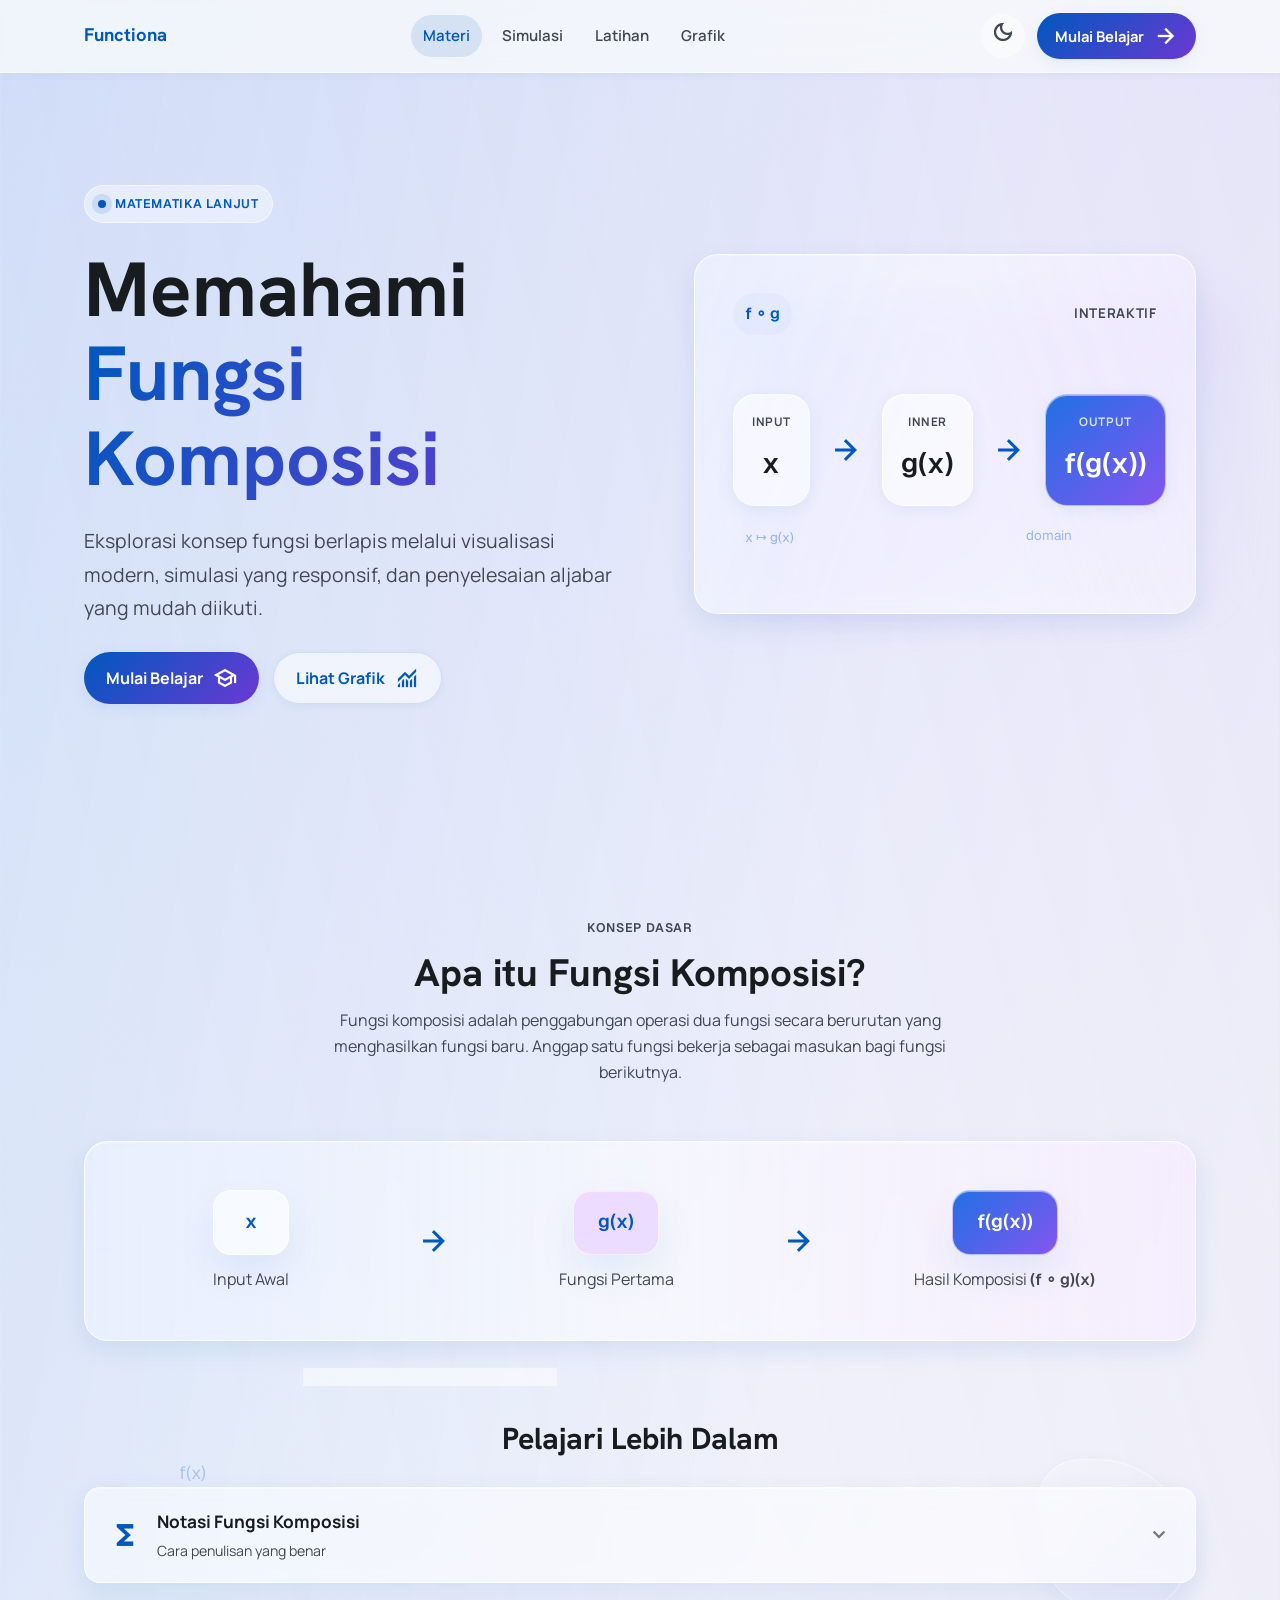
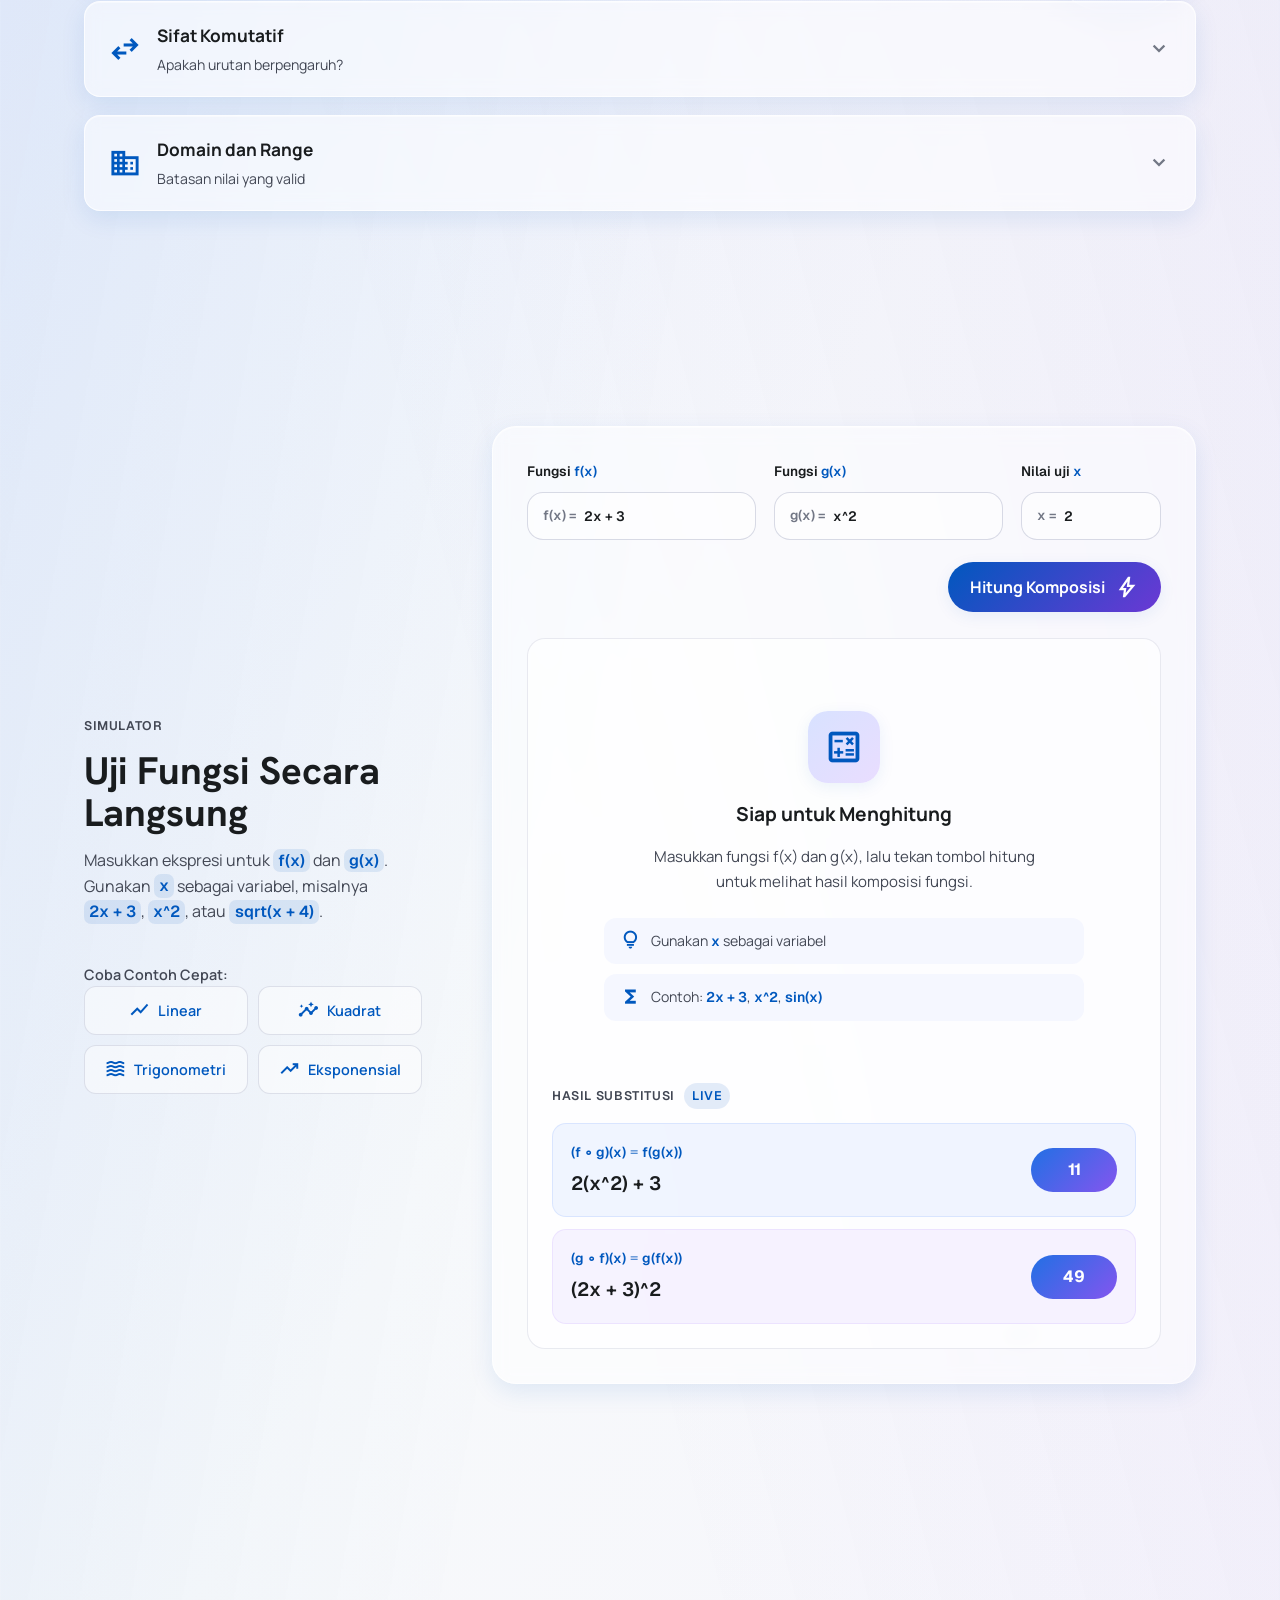
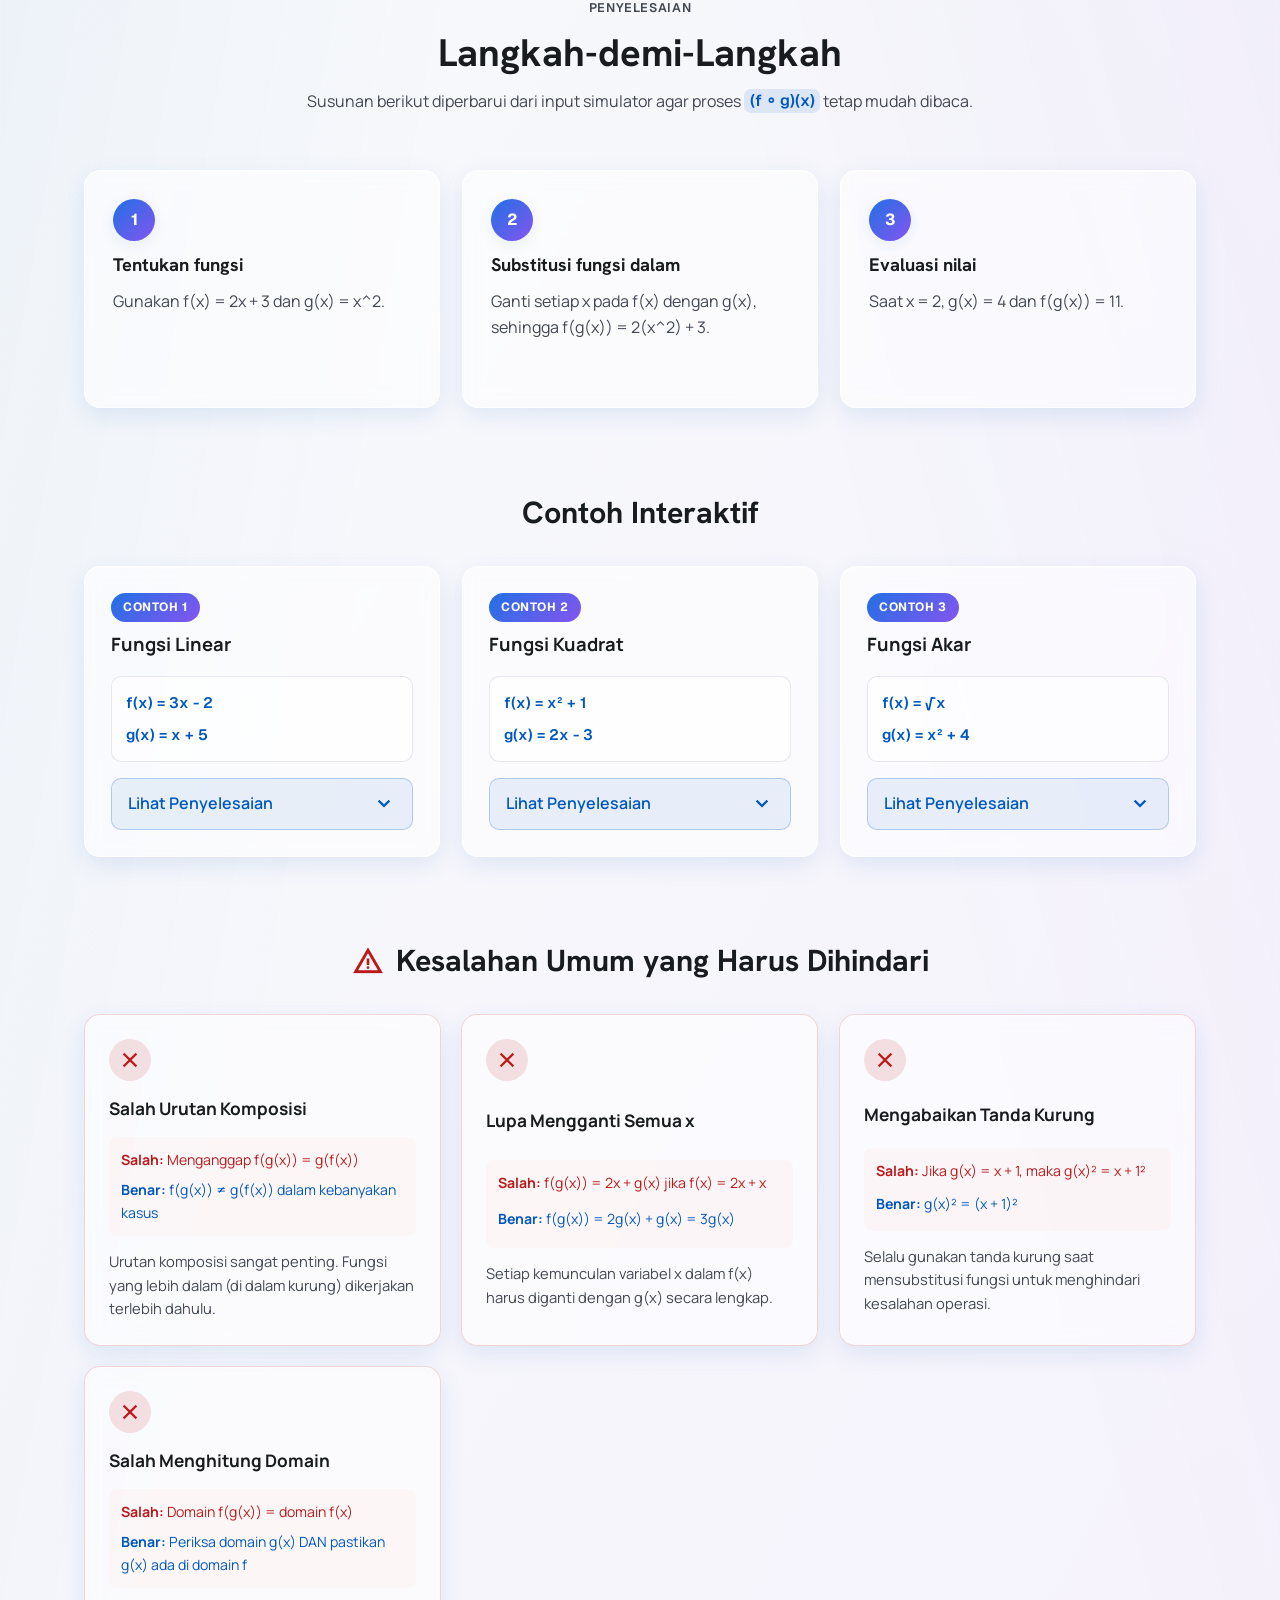
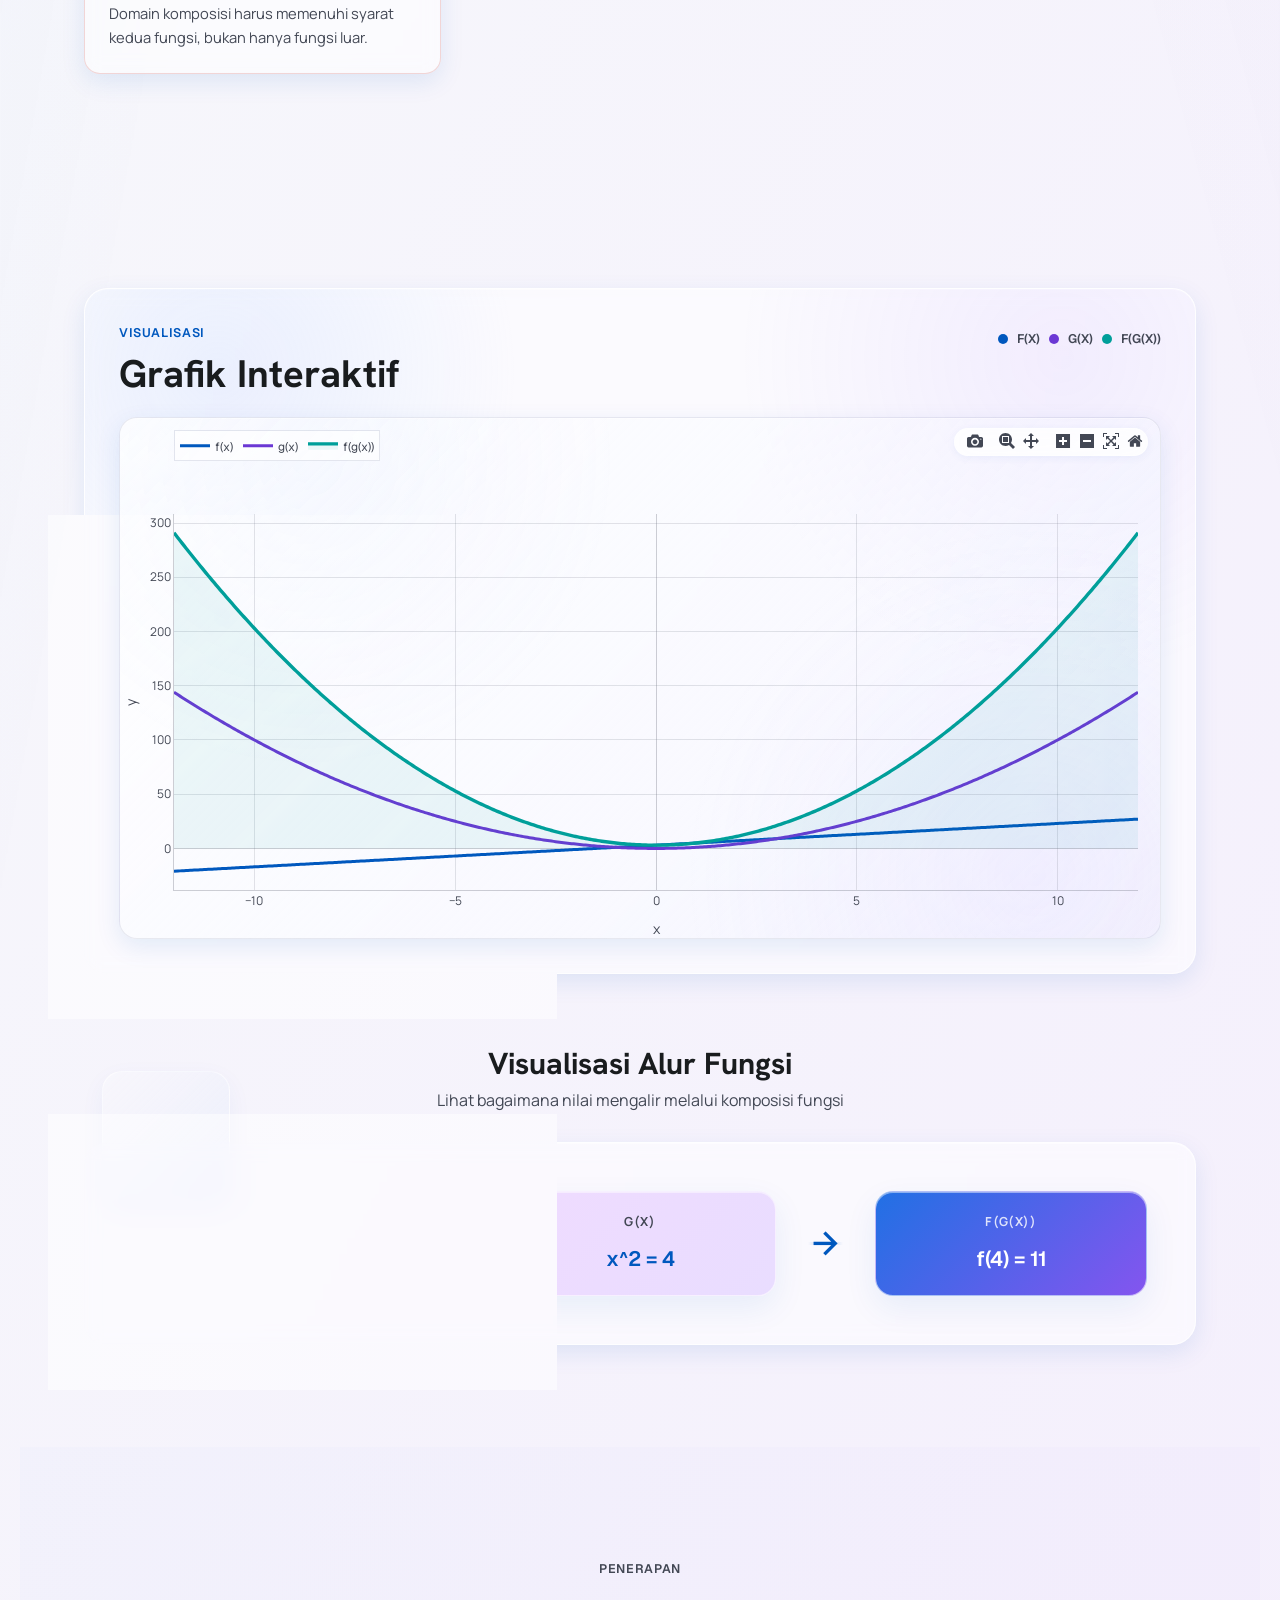
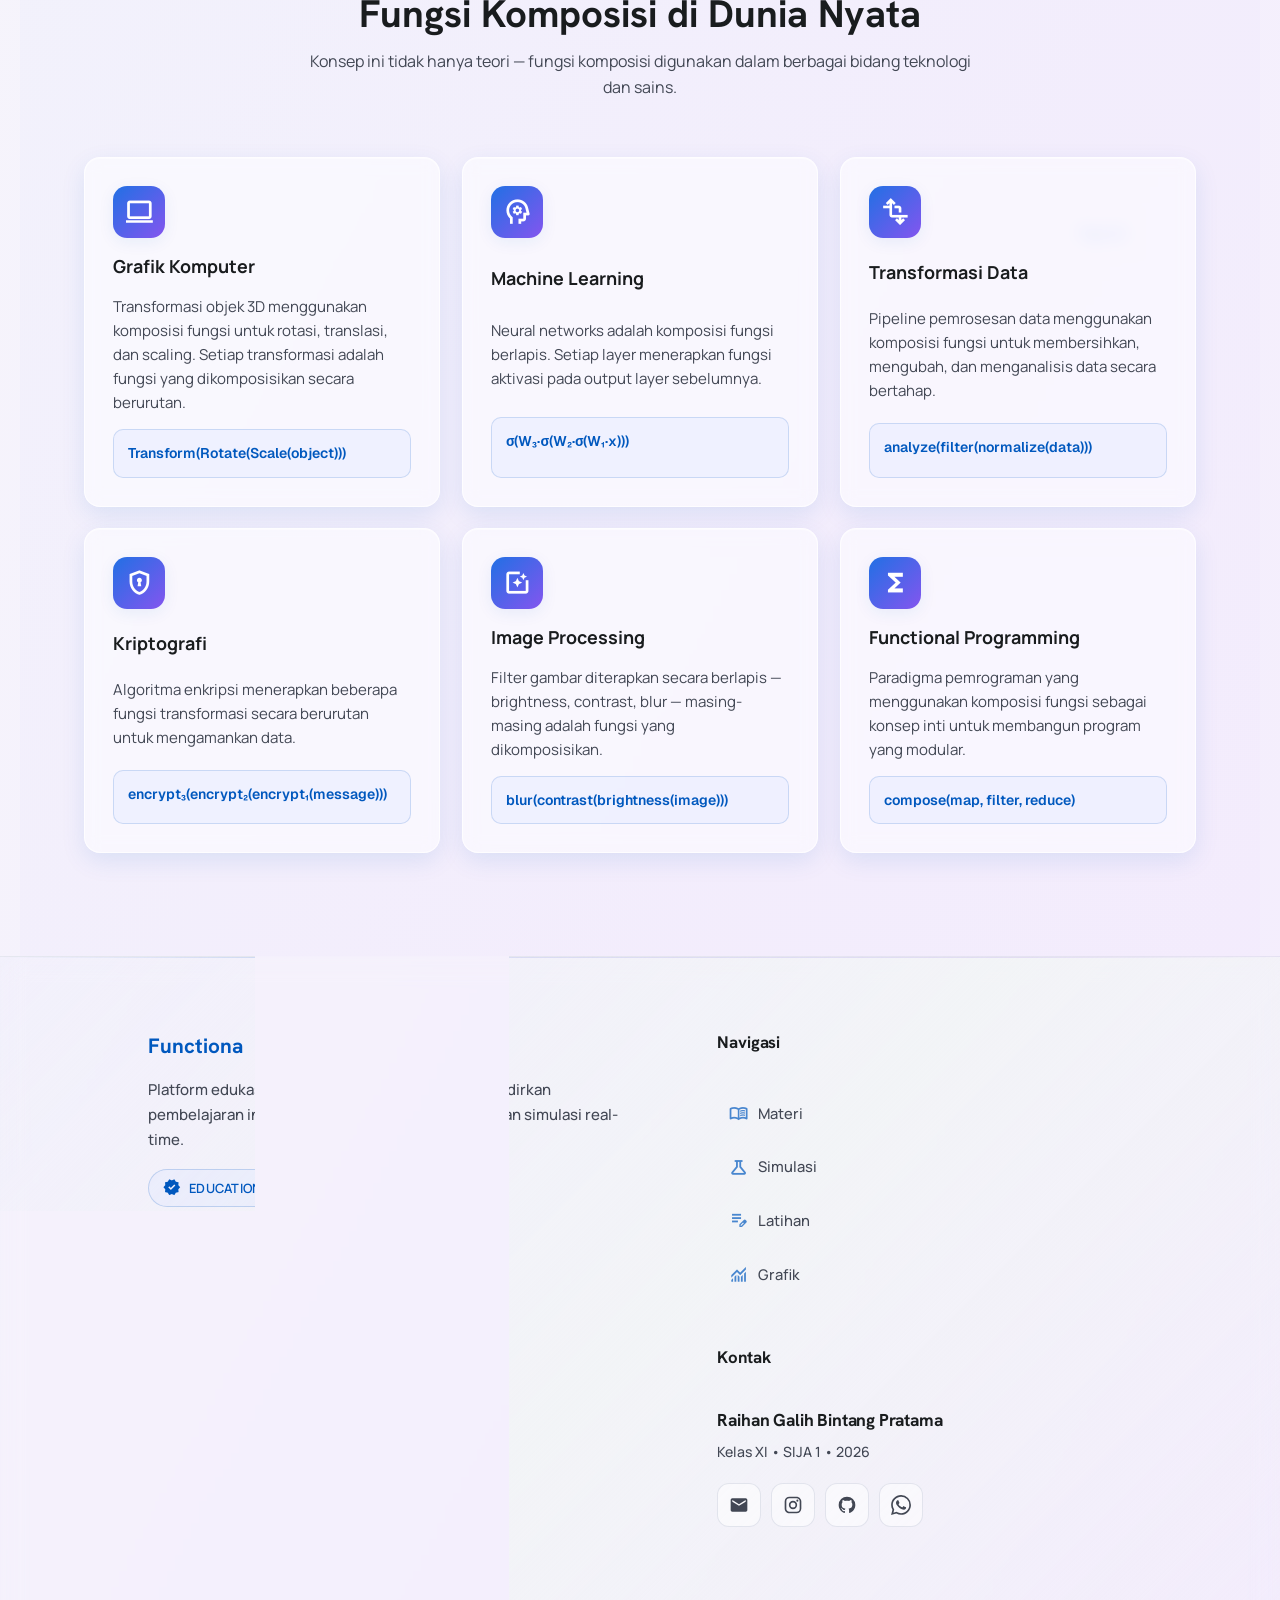
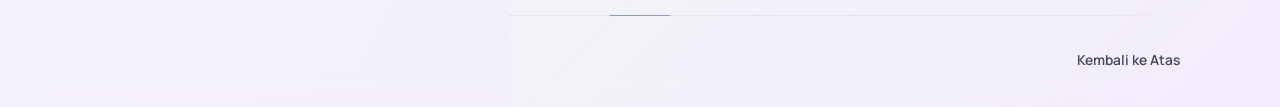
==== commit 0a00c88a: "Improved Functiona UI and educational experience, and also performance" ====
--- a/code.html
+++ b/code.html
@@ -4,14 +4,15 @@
   <meta charset="utf-8">
   <meta name="viewport" content="width=device-width, initial-scale=1.0">
   <meta name="description" content="Website edukasi interaktif untuk memahami fungsi komposisi melalui simulasi, langkah penyelesaian, dan grafik Plotly.">
-  <title>Functiona - Fungsi Komposisi</title>
+  <title>Functiona</title>
   <link rel="preconnect" href="https://fonts.googleapis.com">
   <link rel="preconnect" href="https://fonts.gstatic.com" crossorigin>
   <link href="https://fonts.googleapis.com/css2?family=Geist:wght@500;600&family=Hanken+Grotesk:wght@600;700&family=Manrope:wght@400;500;600;700&display=swap" rel="stylesheet">
   <link href="https://fonts.googleapis.com/css2?family=Material+Symbols+Outlined:wght,FILL@100..700,0..1&display=swap" rel="stylesheet">
-  <link rel="stylesheet" href="css/styles.css">
-  <script src="vendor/plotly-2.35.2.min.js"></script>
-  <script src="js/app.js" defer></script>
+  <link rel="icon" type="image/png" href="favicon.png">
+  <link rel="stylesheet" href="styles.css">
+  <script src="plotly-2.35.2.min.js"></script>
+  <script src="app.js" defer></script>
 </head>
 <body>
   <div class="ambient-bg" aria-hidden="true">
@@ -672,31 +673,31 @@
               </div>
               
               <div class="social-links">
-                <a href="mailto:your.email@gmail.com" class="social-link" aria-label="Email" title="Email">
+                <a href="mailto:your.pratomo.raihan@gmail.com" class="social-link" aria-label="Email" title="Email">
                   <svg xmlns="http://www.w3.org/2000/svg" viewBox="0 0 24 24" fill="currentColor">
                     <path d="M20 4H4c-1.1 0-1.99.9-1.99 2L2 18c0 1.1.9 2 2 2h16c1.1 0 2-.9 2-2V6c0-1.1-.9-2-2-2zm0 4l-8 5-8-5V6l8 5 8-5v2z"/>
                   </svg>
                 </a>
                 
-                <a href="https://instagram.com/yourusername" target="_blank" rel="noopener noreferrer" class="social-link" aria-label="Instagram" title="Instagram">
+                <a href="https://www.instagram.com/akuadalahseorangpria" target="_blank" rel="noopener noreferrer" class="social-link" aria-label="Instagram" title="Instagram">
                   <svg xmlns="http://www.w3.org/2000/svg" viewBox="0 0 24 24" fill="currentColor">
                     <path d="M7.8 2h8.4C19.4 2 22 4.6 22 7.8v8.4a5.8 5.8 0 0 1-5.8 5.8H7.8C4.6 22 2 19.4 2 16.2V7.8A5.8 5.8 0 0 1 7.8 2m-.2 2A3.6 3.6 0 0 0 4 7.6v8.8C4 18.39 5.61 20 7.6 20h8.8a3.6 3.6 0 0 0 3.6-3.6V7.6C20 5.61 18.39 4 16.4 4H7.6m9.65 1.5a1.25 1.25 0 0 1 1.25 1.25A1.25 1.25 0 0 1 17.25 8 1.25 1.25 0 0 1 16 6.75a1.25 1.25 0 0 1 1.25-1.25M12 7a5 5 0 0 1 5 5 5 5 0 0 1-5 5 5 5 0 0 1-5-5 5 5 0 0 1 5-5m0 2a3 3 0 0 0-3 3 3 3 0 0 0 3 3 3 3 0 0 0 3-3 3 3 0 0 0-3-3z"/>
                   </svg>
                 </a>
                 
-                <a href="https://github.com/yourusername" target="_blank" rel="noopener noreferrer" class="social-link" aria-label="GitHub" title="GitHub">
+                <a href="https://github.com/DwellerNight" target="_blank" rel="noopener noreferrer" class="social-link" aria-label="GitHub" title="GitHub">
                   <svg xmlns="http://www.w3.org/2000/svg" viewBox="0 0 24 24" fill="currentColor">
                     <path d="M12 2A10 10 0 0 0 2 12c0 4.42 2.87 8.17 6.84 9.5.5.08.66-.23.66-.5v-1.69c-2.77.6-3.36-1.34-3.36-1.34-.46-1.16-1.11-1.47-1.11-1.47-.91-.62.07-.6.07-.6 1 .07 1.53 1.03 1.53 1.03.87 1.52 2.34 1.07 2.91.83.09-.65.35-1.09.63-1.34-2.22-.25-4.55-1.11-4.55-4.92 0-1.11.38-2 1.03-2.71-.1-.25-.45-1.29.1-2.64 0 0 .84-.27 2.75 1.02.79-.22 1.65-.33 2.5-.33.85 0 1.71.11 2.5.33 1.91-1.29 2.75-1.02 2.75-1.02.55 1.35.2 2.39.1 2.64.65.71 1.03 1.6 1.03 2.71 0 3.82-2.34 4.66-4.57 4.91.36.31.69.92.69 1.85V21c0 .27.16.59.67.5C19.14 20.16 22 16.42 22 12A10 10 0 0 0 12 2z"/>
                   </svg>
                 </a>
                 
-                <a href="https://wa.me/6281234567890" target="_blank" rel="noopener noreferrer" class="social-link" aria-label="WhatsApp" title="WhatsApp">
+                <a href="https://wa.me/6282240395092" target="_blank" rel="noopener noreferrer" class="social-link" aria-label="WhatsApp" title="WhatsApp">
                   <svg xmlns="http://www.w3.org/2000/svg" viewBox="0 0 24 24" fill="currentColor">
                     <path d="M17.472 14.382c-.297-.149-1.758-.867-2.03-.967-.273-.099-.471-.148-.67.15-.197.297-.767.966-.94 1.164-.173.199-.347.223-.644.075-.297-.15-1.255-.463-2.39-1.475-.883-.788-1.48-1.761-1.653-2.059-.173-.297-.018-.458.13-.606.134-.133.298-.347.446-.52.149-.174.198-.298.298-.497.099-.198.05-.371-.025-.52-.075-.149-.669-1.612-.916-2.207-.242-.579-.487-.5-.669-.51-.173-.008-.371-.01-.57-.01-.198 0-.52.074-.792.372-.272.297-1.04 1.016-1.04 2.479 0 1.462 1.065 2.875 1.213 3.074.149.198 2.096 3.2 5.077 4.487.709.306 1.262.489 1.694.625.712.227 1.36.195 1.871.118.571-.085 1.758-.719 2.006-1.413.248-.694.248-1.289.173-1.413-.074-.124-.272-.198-.57-.347m-5.421 7.403h-.004a9.87 9.87 0 01-5.031-1.378l-.361-.214-3.741.982.998-3.648-.235-.374a9.86 9.86 0 01-1.51-5.26c.001-5.45 4.436-9.884 9.888-9.884 2.64 0 5.122 1.03 6.988 2.898a9.825 9.825 0 012.893 6.994c-.003 5.45-4.437 9.884-9.885 9.884m8.413-18.297A11.815 11.815 0 0012.05 0C5.495 0 .16 5.335.157 11.892c0 2.096.547 4.142 1.588 5.945L.057 24l6.305-1.654a11.882 11.882 0 005.683 1.448h.005c6.554 0 11.89-5.335 11.893-11.893a11.821 11.821 0 00-3.48-8.413z"/>
                   </svg>
                 </a>
                 
-                <a href="https://linkedin.com/in/yourusername" target="_blank" rel="noopener noreferrer" class="social-link" aria-label="LinkedIn" title="LinkedIn">
+                <a href="https://www.linkedin.com/in/raihan-pratomo-4b319b37b/" target="_blank" rel="noopener noreferrer" class="social-link" aria-label="LinkedIn" title="LinkedIn">
                   <svg xmlns="http://www.w3.org/2000/svg" viewBox="0 0 24 24" fill="currentColor">
                     <path d="M19 3a2 2 0 0 1 2 2v14a2 2 0 0 1-2 2H5a2 2 0 0 1-2-2V5a2 2 0 0 1 2-2h14m-.5 15.5v-5.3a3.26 3.26 0 0 0-3.26-3.26c-.85 0-1.84.52-2.32 1.3v-1.11h-2.79v8.37h2.79v-4.93c0-.77.62-1.4 1.39-1.4a1.4 1.4 0 0 1 1.4 1.4v4.93h2.79M6.88 8.56a1.68 1.68 0 0 0 1.68-1.68c0-.93-.75-1.69-1.68-1.69a1.69 1.69 0 0 0-1.69 1.69c0 .93.76 1.68 1.69 1.68m1.39 9.94v-8.37H5.5v8.37h2.77z"/>
                   </svg>
--- a/styles.css
+++ b/styles.css
@@ -0,0 +1,2840 @@
+:root {
+  color-scheme: light;
+  --surface: #f7f9fb;
+  --surface-dim: #d8dadc;
+  --surface-bright: #ffffff;
+  --surface-container: #eceef0;
+  --surface-container-low: #f2f4f6;
+  --surface-container-lowest: #ffffff;
+  --on-surface: #191c1e;
+  --on-surface-variant: #424754;
+  --outline: #727785;
+  --outline-variant: #c2c6d6;
+  --primary: #0058be;
+  --primary-container: #2170e4;
+  --primary-fixed: #d8e2ff;
+  --primary-fixed-dim: #adc6ff;
+  --secondary: #6b38d4;
+  --secondary-container: #8455ef;
+  --secondary-fixed: #e9ddff;
+  --secondary-fixed-dim: #d0bcff;
+  --tertiary: #6d4e8f;
+  --tertiary-fixed: #efdbff;
+  --on-primary: #ffffff;
+  --error: #ba1a1a;
+  --error-container: #ffdad6;
+  
+  /* Optimized shadows - reduced blur radius */
+  --shadow-sm: 0 2px 8px rgba(0, 88, 190, 0.06);
+  --shadow-md: 0 4px 16px rgba(0, 88, 190, 0.08);
+  --shadow-lg: 0 8px 24px rgba(0, 88, 190, 0.1);
+  --shadow-xl: 0 12px 32px rgba(0, 88, 190, 0.12);
+  
+  /* Optimized glassmorphism - lighter blur */
+  --glass-bg: rgba(255, 255, 255, 0.52);
+  --glass-strong: rgba(255, 255, 255, 0.72);
+  --glass-border: rgba(255, 255, 255, 0.72);
+  --glass-inner: rgba(255, 255, 255, 0.46);
+  --header-bg: rgba(247, 249, 251, 0.82);
+  --blur-light: blur(8px);
+  --blur-medium: blur(12px);
+  --blur-heavy: blur(16px);
+  
+  --plot-paper: rgba(255, 255, 255, 0);
+  --plot-grid: rgba(114, 119, 133, 0.2);
+  --radius-sm: 8px;
+  --radius-md: 12px;
+  --radius-lg: 16px;
+  --radius-xl: 24px;
+  --container-x: clamp(20px, 5vw, 80px);
+  --container-max: 1240px;
+  
+  /* Optimized transitions */
+  --transition: 250ms cubic-bezier(0.22, 1, 0.36, 1);
+  --transition-fast: 150ms cubic-bezier(0.22, 1, 0.36, 1);
+  --transition-smooth: 350ms cubic-bezier(0.22, 1, 0.36, 1);
+}
+
+html.dark {
+  color-scheme: dark;
+  --surface: #111827;
+  --surface-dim: #0f172a;
+  --surface-bright: #1f2937;
+  --surface-container: #182235;
+  --surface-container-low: #151f31;
+  --surface-container-lowest: #111a2b;
+  --on-surface: #eff1f3;
+  --on-surface-variant: #c9d0dd;
+  --outline: #9aa4b6;
+  --outline-variant: #41506a;
+  --primary: #adc6ff;
+  --primary-container: #2f73d7;
+  --primary-fixed: #173663;
+  --primary-fixed-dim: #2c578e;
+  --secondary: #d0bcff;
+  --secondary-container: #6f4bd6;
+  --secondary-fixed: #352557;
+  --secondary-fixed-dim: #5f48a0;
+  --tertiary: #dbb8ff;
+  --tertiary-fixed: #2f2141;
+  --error: #ffb4ab;
+  --error-container: #5f1413;
+  
+  /* Optimized dark mode shadows */
+  --shadow-sm: 0 2px 8px rgba(0, 0, 0, 0.2);
+  --shadow-md: 0 4px 16px rgba(0, 0, 0, 0.24);
+  --shadow-lg: 0 8px 24px rgba(0, 0, 0, 0.28);
+  --shadow-xl: 0 12px 32px rgba(0, 0, 0, 0.32);
+  
+  /* Optimized dark glassmorphism */
+  --glass-bg: rgba(24, 34, 53, 0.58);
+  --glass-strong: rgba(24, 34, 53, 0.78);
+  --glass-border: rgba(173, 198, 255, 0.22);
+  --glass-inner: rgba(255, 255, 255, 0.08);
+  --header-bg: rgba(17, 24, 39, 0.85);
+  
+  --plot-grid: rgba(201, 208, 221, 0.18);
+}
+
+* {
+  box-sizing: border-box;
+}
+
+html {
+  scroll-behavior: smooth;
+  scroll-padding-top: 96px;
+}
+
+/* Performance optimization: GPU acceleration */
+body,
+.glass-card,
+.button,
+.nav-link,
+.step-card,
+.accordion-card,
+.example-card,
+.mistake-card,
+.application-card {
+  will-change: auto;
+}
+
+/* Critical performance: Reduce paint operations */
+* {
+  -webkit-tap-highlight-color: transparent;
+}
+
+body {
+  min-width: 320px;
+  margin: 0;
+  overflow-x: hidden;
+  background:
+    linear-gradient(118deg, rgba(216, 226, 255, 0.64) 0%, rgba(247, 249, 251, 0.95) 34%, rgba(239, 219, 255, 0.42) 100%),
+    var(--surface);
+  color: var(--on-surface);
+  font-family: "Manrope", system-ui, -apple-system, BlinkMacSystemFont, "Segoe UI", sans-serif;
+  font-size: 16px;
+  line-height: 1.6;
+  transition: background-color var(--transition), color var(--transition);
+  -webkit-font-smoothing: antialiased;
+  -moz-osx-font-smoothing: grayscale;
+  text-rendering: optimizeLegibility;
+  
+  /* Critical: Prevent layout shift */
+  overflow-anchor: auto;
+}
+
+html.dark body {
+  background:
+    linear-gradient(128deg, rgba(15, 23, 42, 0.98) 0%, rgba(17, 24, 39, 0.98) 48%, rgba(36, 26, 58, 0.86) 100%),
+    var(--surface);
+}
+
+body::before {
+  content: "";
+  position: fixed;
+  inset: 0;
+  z-index: -3;
+  pointer-events: none;
+  background:
+    linear-gradient(100deg, rgba(0, 88, 190, 0.08), transparent 38%),
+    linear-gradient(255deg, rgba(107, 56, 212, 0.08), transparent 42%);
+}
+
+a {
+  color: inherit;
+  text-decoration: none;
+}
+
+button,
+input {
+  font: inherit;
+}
+
+code,
+.math-token,
+.math-inline {
+  font-family: "Geist", "SFMono-Regular", Consolas, monospace;
+  font-weight: 600;
+  letter-spacing: 0;
+}
+
+.material-symbols-outlined {
+  display: inline-flex;
+  align-items: center;
+  justify-content: center;
+  font-variation-settings: "FILL" 0, "wght" 500, "GRAD" 0, "opsz" 24;
+  line-height: 1;
+}
+
+.ambient-bg {
+  position: fixed;
+  inset: 0;
+  z-index: -2;
+  overflow: hidden;
+  pointer-events: none;
+  /* Performance: Reduce paint complexity */
+  contain: layout style paint;
+}
+
+.ambient-plane {
+  position: absolute;
+  border: 1px solid rgba(255, 255, 255, 0.52);
+  background: linear-gradient(135deg, rgba(255, 255, 255, 0.26), rgba(173, 198, 255, 0.12));
+  /* Optimized shadow - reduced blur radius */
+  box-shadow: 0 8px 24px rgba(0, 88, 190, 0.05);
+  /* Performance: Remove backdrop-filter from ambient elements */
+  transform: translateZ(0);
+}
+
+.ambient-plane-a {
+  top: 18%;
+  right: 7%;
+  width: clamp(90px, 12vw, 160px);
+  aspect-ratio: 1;
+  border-radius: 32% 68% 44% 56%;
+  /* Slower animation for better performance */
+  animation: float-soft 10s ease-in-out infinite;
+}
+
+.ambient-plane-b {
+  bottom: 26%;
+  left: 8%;
+  width: clamp(70px, 10vw, 128px);
+  aspect-ratio: 1;
+  border-radius: 20px;
+  transform: rotate(12deg) translateZ(0);
+  animation: float-soft 12s ease-in-out -3s infinite;
+}
+
+.ambient-symbol {
+  position: absolute;
+  color: color-mix(in srgb, var(--primary) 66%, transparent);
+  font-family: "Geist", monospace;
+  font-size: clamp(0.8rem, 1.4vw, 1.3rem);
+  opacity: 0.38;
+  /* Optimized shadow */
+  text-shadow: 0 4px 12px rgba(0, 88, 190, 0.12);
+  /* Slower animation */
+  animation: float-symbol 14s ease-in-out infinite;
+  transform: translateZ(0);
+}
+
+.symbol-a {
+  top: 18%;
+  left: 14%;
+}
+
+.symbol-b {
+  top: 36%;
+  right: 19%;
+  animation-delay: -3s;
+}
+
+.symbol-c {
+  bottom: 18%;
+  right: 12%;
+  animation-delay: -6s;
+}
+
+.symbol-d {
+  bottom: 33%;
+  left: 17%;
+  animation-delay: -9s;
+}
+
+.site-header {
+  position: sticky;
+  top: 0;
+  z-index: 30;
+  width: 100%;
+  border-bottom: 1px solid color-mix(in srgb, var(--glass-border) 80%, transparent);
+  background: var(--header-bg);
+  /* Optimized blur - reduced from 20px to 12px */
+  backdrop-filter: var(--blur-medium) saturate(1.15);
+  -webkit-backdrop-filter: var(--blur-medium) saturate(1.15);
+  /* Optimized shadow */
+  box-shadow: var(--shadow-sm);
+  transition: 
+    backdrop-filter var(--transition-smooth),
+    box-shadow var(--transition-smooth),
+    border-color var(--transition-smooth);
+  /* Performance: GPU acceleration */
+  transform: translateZ(0);
+  contain: layout style;
+}
+
+.site-header.scrolled {
+  /* Slightly increased blur on scroll */
+  backdrop-filter: var(--blur-heavy) saturate(1.2);
+  -webkit-backdrop-filter: var(--blur-heavy) saturate(1.2);
+  box-shadow: var(--shadow-md);
+  border-bottom-color: color-mix(in srgb, var(--glass-border) 90%, transparent);
+}
+
+.header-inner,
+.section-shell,
+.footer-inner {
+  width: min(100%, var(--container-max));
+  margin-inline: auto;
+  padding-inline: var(--container-x);
+}
+
+.header-inner {
+  display: flex;
+  align-items: center;
+  justify-content: space-between;
+  min-height: 72px;
+  gap: 24px;
+}
+
+.brand {
+  flex: 0 0 auto;
+  color: var(--primary);
+  font-family: "Hanken Grotesk", system-ui, sans-serif;
+  font-size: 1.15rem;
+  font-weight: 700;
+  letter-spacing: 0;
+}
+
+.primary-nav {
+  display: flex;
+  align-items: center;
+  justify-content: center;
+  gap: 8px;
+}
+
+.nav-link {
+  position: relative;
+  padding: 9px 12px;
+  border-radius: 999px;
+  color: var(--on-surface-variant);
+  font-size: 0.94rem;
+  font-weight: 600;
+  transition: color var(--transition), background-color var(--transition), transform var(--transition);
+}
+
+.nav-link:hover,
+.nav-link.active {
+  background: color-mix(in srgb, var(--primary) 12%, transparent);
+  color: var(--primary);
+}
+
+.nav-link:active {
+  transform: scale(0.97);
+}
+
+.header-actions {
+  display: flex;
+  align-items: center;
+  gap: 12px;
+}
+
+.icon-button,
+.button {
+  min-height: 44px;
+  border: 0;
+  cursor: pointer;
+  user-select: none;
+  transition:
+    transform var(--transition),
+    box-shadow var(--transition),
+    background-color var(--transition),
+    color var(--transition),
+    border-color var(--transition);
+}
+
+.icon-button {
+  width: 44px;
+  border-radius: 999px;
+  background: color-mix(in srgb, var(--surface-container-lowest) 42%, transparent);
+  color: var(--on-surface-variant);
+}
+
+.icon-button:hover {
+  color: var(--primary);
+  background: color-mix(in srgb, var(--primary) 13%, transparent);
+}
+
+.button {
+  display: inline-flex;
+  align-items: center;
+  justify-content: center;
+  gap: 10px;
+  min-width: max-content;
+  padding: 13px 22px;
+  border-radius: 999px;
+  font-weight: 700;
+  line-height: 1;
+}
+
+.button-small {
+  min-height: 40px;
+  padding: 11px 18px;
+  font-size: 0.92rem;
+}
+
+.button-primary {
+  color: var(--on-primary);
+  background: linear-gradient(135deg, #0058be 0%, #6b38d4 100%);
+  /* Optimized shadow */
+  box-shadow: var(--shadow-md);
+}
+
+.button-primary:hover,
+.button-primary:focus-visible {
+  transform: translateY(-2px) translateZ(0);
+  /* Optimized shadow */
+  box-shadow: var(--shadow-lg);
+}
+
+.button-secondary {
+  border: 1px solid color-mix(in srgb, var(--primary) 18%, var(--glass-border));
+  color: var(--primary);
+  background: color-mix(in srgb, var(--glass-strong) 76%, transparent);
+  /* Optimized shadow */
+  box-shadow: var(--shadow-sm);
+}
+
+.button-secondary:hover,
+.button-secondary:focus-visible {
+  transform: translateY(-2px) translateZ(0);
+  border-color: color-mix(in srgb, var(--primary) 36%, var(--glass-border));
+}
+
+.button:active,
+.icon-button:active {
+  transform: scale(0.97) translateZ(0);
+}
+
+.hero {
+  display: grid;
+  grid-template-columns: minmax(0, 1fr) minmax(320px, 0.94fr);
+  align-items: center;
+  gap: clamp(36px, 6vw, 88px);
+  min-height: clamp(560px, 78svh, 760px);
+  padding-top: clamp(52px, 8vw, 96px);
+  padding-bottom: clamp(56px, 8vw, 104px);
+}
+
+.hero-copy {
+  display: flex;
+  flex-direction: column;
+  align-items: flex-start;
+  gap: 24px;
+}
+
+.eyebrow,
+.section-kicker {
+  display: inline-flex;
+  align-items: center;
+  gap: 9px;
+  margin: 0;
+  color: var(--primary);
+  font-family: "Geist", monospace;
+  font-size: 0.78rem;
+  font-weight: 600;
+  letter-spacing: 0.05em;
+  text-transform: uppercase;
+}
+
+.eyebrow {
+  padding: 8px 13px;
+  border: 1px solid color-mix(in srgb, var(--glass-border) 82%, transparent);
+  border-radius: 999px;
+  background: color-mix(in srgb, var(--glass-strong) 58%, transparent);
+  backdrop-filter: blur(16px);
+  -webkit-backdrop-filter: blur(16px);
+}
+
+.eyebrow-dot {
+  width: 8px;
+  height: 8px;
+  border-radius: 999px;
+  background: var(--primary);
+  box-shadow: 0 0 0 6px color-mix(in srgb, var(--primary) 12%, transparent);
+}
+
+h1,
+h2,
+h3 {
+  margin: 0;
+  font-family: "Hanken Grotesk", system-ui, sans-serif;
+  line-height: 1.1;
+  letter-spacing: 0;
+}
+
+h1 {
+  max-width: 640px;
+  font-size: clamp(2.55rem, 6vw, 4.8rem);
+  font-weight: 700;
+}
+
+h1 span {
+  display: inline-block;
+  color: transparent;
+  background: linear-gradient(120deg, var(--primary), var(--secondary));
+  -webkit-background-clip: text;
+  background-clip: text;
+}
+
+h2 {
+  color: var(--on-surface);
+  font-size: clamp(1.75rem, 3vw, 2.55rem);
+  font-weight: 700;
+}
+
+h3 {
+  font-size: 1.14rem;
+  font-weight: 700;
+}
+
+.hero-copy p,
+.section-heading p,
+.simulator-copy p {
+  margin: 0;
+  color: var(--on-surface-variant);
+}
+
+.hero-copy p {
+  max-width: 620px;
+  font-size: clamp(1.02rem, 1.8vw, 1.22rem);
+  line-height: 1.7;
+}
+
+.hero-actions {
+  display: flex;
+  flex-wrap: wrap;
+  gap: 14px;
+  padding-top: 4px;
+}
+
+.hero-visual {
+  position: relative;
+  min-height: 380px;
+}
+
+.hero-glow {
+  position: absolute;
+  inset: 12% -8% 4% 8%;
+  border-radius: 32px;
+  background: linear-gradient(130deg, rgba(173, 198, 255, 0.22), rgba(208, 188, 255, 0.28), rgba(255, 255, 255, 0));
+  /* Optimized blur - reduced from 30px to 20px */
+  filter: blur(20px);
+  /* Slower animation for performance */
+  animation: gradient-breathe 9s ease-in-out infinite;
+  /* Performance */
+  transform: translateZ(0);
+}
+
+.glass-card {
+  position: relative;
+  border: 1px solid var(--glass-border);
+  background: var(--glass-bg);
+  /* Optimized blur - reduced from 20px to 10px */
+  backdrop-filter: var(--blur-light) saturate(1.1);
+  -webkit-backdrop-filter: var(--blur-light) saturate(1.1);
+  /* Optimized shadow */
+  box-shadow:
+    var(--shadow-lg),
+    inset 0 1px 0 var(--glass-inner);
+  /* Performance: GPU acceleration */
+  transform: translateZ(0);
+  contain: layout style paint;
+}
+
+.composition-stage {
+  position: relative;
+  min-height: 360px;
+  padding: clamp(24px, 4vw, 38px);
+  overflow: hidden;
+  border-radius: var(--radius-xl);
+  /* Performance */
+  contain: layout style paint;
+}
+
+.composition-stage::before {
+  content: "";
+  position: absolute;
+  inset: 0;
+  background:
+    linear-gradient(110deg, rgba(216, 226, 255, 0.32), transparent 46%),
+    linear-gradient(250deg, rgba(233, 221, 255, 0.36), transparent 48%);
+  opacity: 0.9;
+}
+
+.stage-ribbon,
+.composition-flow,
+.floating-equations {
+  position: relative;
+  z-index: 1;
+}
+
+.stage-ribbon {
+  display: flex;
+  align-items: center;
+  justify-content: space-between;
+  gap: 12px;
+}
+
+.stage-ribbon .math-token {
+  display: inline-flex;
+  padding: 8px 12px;
+  border-radius: 999px;
+  color: var(--primary);
+  background: color-mix(in srgb, var(--primary-fixed) 42%, transparent);
+}
+
+.stage-status {
+  color: var(--on-surface-variant);
+  font-size: 0.84rem;
+  font-weight: 700;
+  text-transform: uppercase;
+  letter-spacing: 0.05em;
+}
+
+.composition-flow {
+  display: grid;
+  grid-template-columns: 1fr auto 1.12fr auto 1.24fr;
+  align-items: center;
+  gap: clamp(10px, 2vw, 20px);
+  min-height: 230px;
+}
+
+.function-node {
+  display: grid;
+  gap: 8px;
+  place-items: center;
+  min-height: 112px;
+  padding: 18px;
+  border: 1px solid color-mix(in srgb, var(--glass-border) 80%, transparent);
+  border-radius: 22px;
+  background: color-mix(in srgb, var(--surface-container-lowest) 56%, transparent);
+  /* Optimized shadow */
+  box-shadow: inset 0 1px 0 var(--glass-inner), var(--shadow-md);
+  /* Slower animation */
+  animation: float-soft 9s ease-in-out infinite;
+  /* Performance */
+  transform: translateZ(0);
+}
+
+.node-g {
+  animation-delay: -3s;
+}
+
+.node-fog {
+  color: var(--on-primary);
+  background: linear-gradient(135deg, var(--primary-container), var(--secondary-container));
+  animation-delay: -6s;
+}
+
+.node-label {
+  color: var(--on-surface-variant);
+  font-size: 0.74rem;
+  font-weight: 700;
+  letter-spacing: 0.05em;
+  text-transform: uppercase;
+}
+
+.node-fog .node-label {
+  color: rgba(255, 255, 255, 0.82);
+}
+
+.function-node code {
+  font-size: clamp(1.25rem, 2.2vw, 1.75rem);
+}
+
+.flow-arrow {
+  color: var(--primary);
+  font-size: 2rem;
+}
+
+.float-eq {
+  position: absolute;
+  color: color-mix(in srgb, var(--primary) 70%, transparent);
+  font-family: "Geist", monospace;
+  font-size: 0.84rem;
+  opacity: 0.55;
+  animation: float-symbol 8s ease-in-out infinite;
+}
+
+.eq-one {
+  bottom: 16px;
+  left: 12px;
+}
+
+.eq-two {
+  top: 88px;
+  right: 18px;
+  animation-delay: -2s;
+}
+
+.eq-three {
+  bottom: 18px;
+  right: 20%;
+  animation-delay: -4s;
+}
+
+.section-shell {
+  scroll-margin-top: 96px;
+  padding-top: clamp(62px, 9vw, 112px);
+  padding-bottom: clamp(58px, 8vw, 104px);
+}
+
+.section-heading {
+  display: grid;
+  justify-items: center;
+  gap: 14px;
+  max-width: 760px;
+  margin: 0 auto clamp(28px, 5vw, 56px);
+  text-align: center;
+}
+
+.section-heading p:last-child {
+  max-width: 680px;
+}
+
+.concept-flow {
+  display: grid;
+  grid-template-columns: 1fr auto 1fr auto 1.2fr;
+  align-items: center;
+  justify-items: center;
+  gap: clamp(16px, 4vw, 48px);
+  padding: clamp(24px, 5vw, 48px);
+  overflow: hidden;
+  border-radius: var(--radius-xl);
+}
+
+.concept-gradient {
+  position: absolute;
+  inset: 0;
+  background: linear-gradient(90deg, rgba(216, 226, 255, 0.28), transparent 50%, rgba(239, 219, 255, 0.34));
+}
+
+.concept-item {
+  position: relative;
+  z-index: 1;
+  display: grid;
+  justify-items: center;
+  gap: 12px;
+  color: var(--on-surface-variant);
+  text-align: center;
+}
+
+.concept-box {
+  display: grid;
+  min-width: 76px;
+  min-height: 64px;
+  place-items: center;
+  padding: 16px 24px;
+  border: 1px solid color-mix(in srgb, var(--glass-border) 86%, transparent);
+  border-radius: 18px;
+  background: color-mix(in srgb, var(--surface-container-lowest) 58%, transparent);
+  box-shadow: inset 0 1px 0 var(--glass-inner), 0 18px 38px rgba(0, 88, 190, 0.08);
+}
+
+.concept-box code {
+  color: var(--primary);
+  font-size: 1.2rem;
+}
+
+.g-box {
+  background: linear-gradient(135deg, var(--tertiary-fixed), var(--secondary-fixed));
+}
+
+.fog-box {
+  color: var(--on-primary);
+  background: linear-gradient(135deg, #2170e4, #8455ef);
+}
+
+.fog-box code {
+  color: var(--on-primary);
+}
+
+.concept-arrow {
+  position: relative;
+  z-index: 1;
+  color: var(--primary);
+  font-size: 2rem;
+}
+
+.simulator-section {
+  display: grid;
+  grid-template-columns: minmax(240px, 0.48fr) minmax(0, 1fr);
+  align-items: center;
+  gap: clamp(32px, 6vw, 70px);
+}
+
+.simulator-copy {
+  display: grid;
+  gap: 14px;
+}
+
+.simulator-copy p {
+  max-width: 420px;
+}
+
+.math-inline {
+  padding: 0.08rem 0.32rem;
+  border-radius: 7px;
+  color: var(--primary);
+  background: color-mix(in srgb, var(--primary) 10%, transparent);
+  white-space: nowrap;
+}
+
+.simulator-panel {
+  display: grid;
+  gap: 26px;
+  padding: clamp(22px, 4vw, 34px);
+  border-radius: var(--radius-xl);
+}
+
+.simulator-form {
+  display: grid;
+  gap: 22px;
+}
+
+.field-grid {
+  display: grid;
+  grid-template-columns: 1fr 1fr minmax(140px, 0.48fr);
+  gap: 18px;
+}
+
+.input-group {
+  display: grid;
+  gap: 9px;
+  color: var(--on-surface);
+  font-family: "Geist", monospace;
+  font-size: 0.85rem;
+  font-weight: 600;
+}
+
+.input-group code {
+  color: var(--primary);
+}
+
+.input-shell {
+  display: grid;
+  grid-template-columns: auto minmax(0, 1fr);
+  align-items: center;
+  min-height: 48px;
+  overflow: hidden;
+  border: 1px solid color-mix(in srgb, var(--outline-variant) 64%, transparent);
+  border-radius: 16px;
+  background: color-mix(in srgb, var(--surface-container-lowest) 54%, transparent);
+  transition: border-color var(--transition), box-shadow var(--transition), background-color var(--transition);
+}
+
+.input-shell.compact {
+  grid-template-columns: auto minmax(0, 1fr);
+}
+
+.input-prefix {
+  padding-left: 15px;
+  color: var(--outline);
+  white-space: nowrap;
+}
+
+.input-shell input {
+  width: 100%;
+  min-width: 0;
+  height: 100%;
+  border: 0;
+  outline: 0;
+  padding: 13px 15px 13px 8px;
+  color: var(--on-surface);
+  background: transparent;
+  font-family: "Geist", monospace;
+  letter-spacing: 0;
+}
+
+.input-group:focus-within .input-shell {
+  border-color: var(--primary);
+  background: color-mix(in srgb, var(--surface-container-lowest) 76%, transparent);
+  box-shadow: 0 0 0 4px color-mix(in srgb, var(--primary) 12%, transparent);
+}
+
+.input-shell.is-invalid {
+  border-color: var(--error);
+  box-shadow: 0 0 0 4px color-mix(in srgb, var(--error) 12%, transparent);
+}
+
+.form-actions {
+  display: flex;
+  align-items: center;
+  justify-content: space-between;
+  gap: 18px;
+}
+
+.validation-message {
+  min-height: 24px;
+  margin: 0;
+  color: var(--error);
+  font-size: 0.9rem;
+}
+
+.calculate-button.is-working .material-symbols-outlined {
+  animation: pulse-scale 480ms ease;
+}
+
+.results-panel {
+  display: grid;
+  gap: 14px;
+  padding: clamp(18px, 3vw, 24px);
+  border: 1px solid color-mix(in srgb, var(--outline-variant) 36%, transparent);
+  border-radius: 18px;
+  background: color-mix(in srgb, var(--surface-container-lowest) 64%, transparent);
+  min-height: 240px;
+}
+
+/* Empty State */
+.empty-state {
+  display: grid;
+  gap: 16px;
+  place-items: center;
+  padding: clamp(32px, 5vw, 48px) clamp(20px, 3vw, 32px);
+  text-align: center;
+  animation: fadeIn var(--transition-smooth) ease;
+}
+
+.empty-state-icon {
+  display: grid;
+  width: 72px;
+  height: 72px;
+  place-items: center;
+  border-radius: 20px;
+  background: linear-gradient(135deg, var(--primary-fixed), var(--secondary-fixed));
+  color: var(--primary);
+  /* Optimized shadow */
+  box-shadow: var(--shadow-md);
+  /* Slower animation */
+  animation: float-soft 8s ease-in-out infinite;
+  /* Performance */
+  transform: translateZ(0);
+}
+
+.empty-state-icon .material-symbols-outlined {
+  font-size: 2.5rem;
+}
+
+.empty-state h4 {
+  margin: 0;
+  color: var(--on-surface);
+  font-size: 1.2rem;
+  font-weight: 700;
+}
+
+.empty-state > p {
+  margin: 0;
+  max-width: 420px;
+  color: var(--on-surface-variant);
+  font-size: 0.94rem;
+  line-height: 1.6;
+}
+
+.empty-state-hints {
+  display: grid;
+  gap: 10px;
+  width: 100%;
+  max-width: 480px;
+  margin-top: 8px;
+}
+
+.hint-item {
+  display: flex;
+  align-items: center;
+  gap: 10px;
+  padding: 12px 16px;
+  border-radius: 12px;
+  background: color-mix(in srgb, var(--primary-fixed) 24%, transparent);
+  color: var(--on-surface-variant);
+  font-size: 0.88rem;
+  text-align: left;
+  transition: all var(--transition-fast);
+}
+
+.hint-item:hover {
+  background: color-mix(in srgb, var(--primary-fixed) 36%, transparent);
+  transform: translateX(4px);
+}
+
+.hint-item .material-symbols-outlined {
+  color: var(--primary);
+  font-size: 1.3rem;
+  flex-shrink: 0;
+}
+
+.hint-item code {
+  color: var(--primary);
+  font-weight: 600;
+}
+
+.results-content {
+  display: grid;
+  gap: 14px;
+  animation: fadeIn var(--transition-smooth) ease;
+}
+
+.results-content[hidden] {
+  display: none;
+}
+
+@keyframes fadeIn {
+  from {
+    opacity: 0;
+    transform: translateY(6px) translateZ(0);
+  }
+  to {
+    opacity: 1;
+    transform: translateY(0) translateZ(0);
+  }
+}
+
+.panel-header,
+.chart-legend-note {
+  display: flex;
+  align-items: center;
+  gap: 9px;
+  color: var(--on-surface-variant);
+  font-family: "Geist", monospace;
+  font-size: 0.78rem;
+  font-weight: 600;
+  letter-spacing: 0.05em;
+  text-transform: uppercase;
+}
+
+.result-badge {
+  padding: 3px 8px;
+  border-radius: 999px;
+  color: var(--primary);
+  background: color-mix(in srgb, var(--primary) 11%, transparent);
+}
+
+.result-list {
+  display: grid;
+  gap: 12px;
+}
+
+.result-row {
+  display: grid;
+  grid-template-columns: minmax(0, 1fr) auto;
+  align-items: center;
+  gap: 18px;
+  padding: 17px 18px;
+  border: 1px solid transparent;
+  border-radius: 14px;
+  transition: transform var(--transition), box-shadow var(--transition), border-color var(--transition);
+}
+
+.result-row.is-updated {
+  transform: translateY(-2px) scale(1.01);
+  box-shadow: 0 16px 32px rgba(0, 88, 190, 0.11);
+}
+
+.result-primary {
+  border-color: color-mix(in srgb, var(--primary-fixed-dim) 34%, transparent);
+  background: color-mix(in srgb, var(--primary-fixed) 36%, transparent);
+}
+
+.result-secondary {
+  border-color: color-mix(in srgb, var(--secondary-fixed-dim) 30%, transparent);
+  background: color-mix(in srgb, var(--secondary-fixed) 36%, transparent);
+}
+
+.result-label {
+  display: block;
+  margin-bottom: 6px;
+  color: var(--primary);
+  font-size: 0.86rem;
+}
+
+.result-expression {
+  display: block;
+  max-width: 100%;
+  overflow-wrap: anywhere;
+  color: var(--on-surface);
+  font-size: clamp(1rem, 1.6vw, 1.2rem);
+}
+
+.result-value {
+  display: inline-flex;
+  align-items: center;
+  justify-content: center;
+  min-width: 86px;
+  min-height: 44px;
+  padding: 9px 12px;
+  border-radius: 999px;
+  color: var(--on-primary);
+  background: linear-gradient(135deg, var(--primary-container), var(--secondary-container));
+  font-family: "Geist", monospace;
+  font-size: 1.02rem;
+  white-space: nowrap;
+}
+
+.steps-grid {
+  display: grid;
+  grid-template-columns: repeat(3, minmax(0, 1fr));
+  gap: 22px;
+}
+
+.step-card {
+  display: grid;
+  align-content: start;
+  gap: 14px;
+  min-height: 238px;
+  padding: clamp(22px, 3vw, 28px);
+  border-radius: var(--radius-lg);
+  transition: 
+    transform var(--transition),
+    box-shadow var(--transition),
+    border-color var(--transition);
+  opacity: 0;
+  transform: translateY(20px);
+  animation: staggerReveal 0.6s cubic-bezier(0.22, 1, 0.36, 1) forwards;
+}
+
+.step-card:nth-child(1) {
+  animation-delay: 0.1s;
+}
+
+.step-card:nth-child(2) {
+  animation-delay: 0.2s;
+}
+
+.step-card:nth-child(3) {
+  animation-delay: 0.3s;
+}
+
+.step-card:hover {
+  transform: translateY(-4px) translateZ(0);
+  /* Optimized shadow */
+  box-shadow: var(--shadow-xl), inset 0 1px 0 var(--glass-inner);
+}
+
+.step-card.highlight-substitution {
+  animation: highlightPulse 1.2s ease-in-out;
+}
+
+@keyframes staggerReveal {
+  from {
+    opacity: 0;
+    transform: translateY(16px) translateZ(0);
+  }
+  to {
+    opacity: 1;
+    transform: translateY(0) translateZ(0);
+  }
+}
+
+@keyframes highlightPulse {
+  0%, 100% {
+    box-shadow: var(--shadow-md), inset 0 1px 0 var(--glass-inner);
+  }
+  50% {
+    box-shadow: var(--shadow-xl), inset 0 1px 0 var(--glass-inner);
+    transform: translateY(-2px) scale(1.01) translateZ(0);
+  }
+}
+
+.step-number {
+  display: grid;
+  width: 42px;
+  height: 42px;
+  place-items: center;
+  border-radius: 999px;
+  color: var(--on-primary);
+  background: linear-gradient(135deg, var(--primary-container), var(--secondary-container));
+  /* Optimized shadow */
+  box-shadow: var(--shadow-md);
+  font-family: "Geist", monospace;
+  font-weight: 700;
+  /* Performance */
+  transform: translateZ(0);
+}
+
+.step-card p {
+  margin: 0;
+  color: var(--on-surface-variant);
+}
+
+.chart-panel {
+  display: grid;
+  gap: 22px;
+  padding: clamp(22px, 4vw, 34px);
+  border-radius: var(--radius-xl);
+  overflow: hidden;
+}
+
+.chart-panel::before {
+  content: "";
+  position: absolute;
+  inset: 0;
+  pointer-events: none;
+  background:
+    radial-gradient(circle at 12% 12%, rgba(173, 198, 255, 0.22), transparent 26%),
+    radial-gradient(circle at 88% 10%, rgba(208, 188, 255, 0.2), transparent 28%);
+}
+
+.chart-heading {
+  display: flex;
+  align-items: flex-start;
+  justify-content: space-between;
+  gap: 24px;
+}
+
+.chart-heading > div:first-child {
+  display: grid;
+  gap: 10px;
+}
+
+.chart-legend-note {
+  flex-wrap: wrap;
+  justify-content: flex-end;
+  padding-top: 6px;
+}
+
+.legend-dot {
+  width: 10px;
+  height: 10px;
+  border-radius: 999px;
+}
+
+.dot-f {
+  background: #0058be;
+}
+
+.dot-g {
+  background: #6b38d4;
+}
+
+.dot-fog {
+  background: #009f9a;
+}
+
+.plot-wrap {
+  position: relative;
+  min-height: clamp(360px, 55vw, 520px);
+  overflow: hidden;
+  border: 1px solid color-mix(in srgb, var(--outline-variant) 36%, transparent);
+  border-radius: 18px;
+  background:
+    linear-gradient(135deg, color-mix(in srgb, var(--surface-container-lowest) 78%, transparent), color-mix(in srgb, var(--primary-fixed) 16%, transparent)),
+    radial-gradient(circle at 18% 8%, color-mix(in srgb, var(--primary-fixed-dim) 18%, transparent), transparent 32%),
+    radial-gradient(circle at 88% 88%, color-mix(in srgb, var(--secondary-fixed-dim) 18%, transparent), transparent 34%);
+  /* Optimized shadow */
+  box-shadow:
+    inset 0 1px 0 color-mix(in srgb, var(--glass-inner) 70%, transparent),
+    var(--shadow-lg);
+  transition: 
+    border-color var(--transition-smooth),
+    box-shadow var(--transition-smooth);
+  /* Performance */
+  transform: translateZ(0);
+  contain: layout style paint;
+}
+
+.plot-wrap:hover {
+  border-color: color-mix(in srgb, var(--primary) 28%, var(--outline-variant));
+  box-shadow:
+    inset 0 1px 0 color-mix(in srgb, var(--glass-inner) 80%, transparent),
+    var(--shadow-xl);
+}
+
+.plotly-chart {
+  width: 100%;
+  min-height: clamp(360px, 55vw, 520px);
+  opacity: 1;
+  transition: opacity var(--transition-smooth) ease;
+  /* Performance */
+  transform: translateZ(0);
+  contain: layout style paint;
+}
+
+.plot-wrap.is-loading .plotly-chart {
+  opacity: 0.5;
+}
+
+.plot-loading {
+  position: absolute;
+  inset: 0;
+  z-index: 2;
+  display: flex;
+  align-items: center;
+  justify-content: center;
+  gap: 12px;
+  color: var(--primary);
+  font-family: "Geist", monospace;
+  font-size: 0.84rem;
+  font-weight: 600;
+  letter-spacing: 0.05em;
+  text-transform: uppercase;
+  background: color-mix(in srgb, var(--surface-container-lowest) 28%, transparent);
+  /* Optimized blur */
+  backdrop-filter: var(--blur-light);
+  -webkit-backdrop-filter: var(--blur-light);
+  opacity: 0;
+  pointer-events: none;
+  transition: opacity 200ms ease;
+}
+
+.plot-wrap.is-loading .plot-loading {
+  opacity: 1;
+}
+
+.loading-orbit {
+  width: 24px;
+  height: 24px;
+  border: 2px solid color-mix(in srgb, var(--primary) 16%, transparent);
+  border-top-color: var(--primary);
+  border-radius: 999px;
+  animation: spin 820ms linear infinite;
+}
+
+.plot-wrap .modebar {
+  right: 12px !important;
+  top: 10px !important;
+  border: 1px solid color-mix(in srgb, var(--glass-border) 72%, transparent);
+  border-radius: 999px;
+  background: color-mix(in srgb, var(--surface-container-lowest) 82%, transparent) !important;
+  /* Optimized shadow and blur */
+  box-shadow: var(--shadow-sm);
+  backdrop-filter: var(--blur-medium);
+  -webkit-backdrop-filter: var(--blur-medium);
+}
+
+.plot-wrap .modebar-group {
+  background: transparent !important;
+}
+
+.plot-wrap .modebar-btn path {
+  fill: var(--on-surface-variant) !important;
+}
+
+.plot-wrap .modebar-btn:hover path {
+  fill: var(--primary) !important;
+}
+
+.plot-wrap .hoverlayer .hovertext path {
+  stroke: color-mix(in srgb, var(--glass-border) 86%, transparent) !important;
+  fill: color-mix(in srgb, var(--surface-container-lowest) 92%, transparent) !important;
+}
+
+.plot-wrap .hoverlayer .hovertext text {
+  fill: var(--on-surface) !important;
+  font-family: "Geist", monospace !important;
+}
+
+.plot-status {
+  position: absolute;
+  left: 50%;
+  top: 50%;
+  width: min(88%, 420px);
+  margin: 0;
+  transform: translate(-50%, -50%);
+  color: var(--on-surface-variant);
+  text-align: center;
+}
+
+.plot-status:empty {
+  display: none;
+}
+
+.site-footer {
+  position: relative;
+  border-top: 1px solid color-mix(in srgb, var(--outline-variant) 28%, transparent);
+  background: 
+    linear-gradient(135deg, 
+      color-mix(in srgb, var(--primary-fixed) 8%, transparent) 0%, 
+      color-mix(in srgb, var(--surface-container-low) 92%, transparent) 50%,
+      color-mix(in srgb, var(--secondary-fixed) 6%, transparent) 100%
+    );
+  /* Optimized blur */
+  backdrop-filter: var(--blur-medium) saturate(1.05);
+  -webkit-backdrop-filter: var(--blur-medium) saturate(1.05);
+  /* Performance */
+  contain: layout style;
+  overflow: hidden;
+}
+
+.site-footer::before {
+  content: "";
+  position: absolute;
+  top: 0;
+  left: 0;
+  right: 0;
+  height: 1px;
+  background: linear-gradient(
+    90deg,
+    transparent,
+    color-mix(in srgb, var(--primary) 24%, transparent) 20%,
+    color-mix(in srgb, var(--secondary) 20%, transparent) 80%,
+    transparent
+  );
+  opacity: 0.6;
+}
+
+.footer-container {
+  width: min(100%, var(--container-max));
+  margin-inline: auto;
+  padding-inline: var(--container-x);
+}
+
+.footer-inner {
+  display: grid;
+  grid-template-columns: minmax(280px, 1.2fr) minmax(0, 1fr);
+  align-items: start;
+  gap: clamp(40px, 6vw, 72px);
+  padding-top: clamp(56px, 8vw, 72px);
+  padding-bottom: clamp(40px, 6vw, 56px);
+}
+
+.footer-brand-section {
+  display: grid;
+  gap: 16px;
+  max-width: 480px;
+}
+
+.footer-brand {
+  display: inline-block;
+  width: fit-content;
+  font-size: 1.3rem;
+  transition: all var(--transition);
+  position: relative;
+}
+
+.footer-brand::after {
+  content: "";
+  position: absolute;
+  bottom: -4px;
+  left: 0;
+  width: 0;
+  height: 2px;
+  background: linear-gradient(90deg, var(--primary), var(--secondary));
+  border-radius: 2px;
+  transition: width var(--transition);
+}
+
+.footer-brand:hover {
+  color: var(--primary-container);
+  transform: translateY(-2px) translateZ(0);
+}
+
+.footer-brand:hover::after {
+  width: 100%;
+}
+
+.footer-tagline {
+  margin: 0;
+  color: var(--on-surface-variant);
+  font-size: 0.94rem;
+  line-height: 1.65;
+  font-weight: 500;
+}
+
+.footer-badge {
+  display: inline-flex;
+  align-items: center;
+  gap: 8px;
+  width: fit-content;
+  padding: 8px 14px;
+  border: 1px solid color-mix(in srgb, var(--primary) 20%, transparent);
+  border-radius: 999px;
+  background: color-mix(in srgb, var(--primary-fixed) 28%, transparent);
+  color: var(--primary);
+  font-size: 0.8rem;
+  font-weight: 600;
+  letter-spacing: 0.02em;
+  text-transform: uppercase;
+  transition: all var(--transition);
+}
+
+.footer-badge .material-symbols-outlined {
+  font-size: 1.1rem;
+  font-variation-settings: "FILL" 1, "wght" 600, "GRAD" 0, "opsz" 20;
+}
+
+.footer-badge:hover {
+  border-color: var(--primary);
+  background: color-mix(in srgb, var(--primary) 16%, transparent);
+  transform: translateX(4px) translateZ(0);
+}
+
+.footer-links-wrapper {
+  display: grid;
+  grid-template-columns: repeat(auto-fit, minmax(200px, 1fr));
+  gap: clamp(32px, 5vw, 48px);
+}
+
+.footer-section-title {
+  margin: 0 0 18px 0;
+  color: var(--on-surface);
+  font-family: "Hanken Grotesk", system-ui, sans-serif;
+  font-size: 1.05rem;
+  font-weight: 700;
+  letter-spacing: -0.01em;
+}
+
+.footer-links-section,
+.footer-info-section {
+  display: grid;
+  gap: 18px;
+  align-content: start;
+}
+
+.footer-nav {
+  display: grid;
+  gap: 10px;
+}
+
+.footer-link {
+  display: flex;
+  align-items: center;
+  gap: 10px;
+  padding: 10px 12px;
+  border-radius: 10px;
+  color: var(--on-surface-variant);
+  font-size: 0.92rem;
+  font-weight: 500;
+  transition: all var(--transition);
+  position: relative;
+}
+
+.footer-link .material-symbols-outlined {
+  font-size: 1.2rem;
+  color: var(--primary);
+  opacity: 0.7;
+  transition: all var(--transition);
+}
+
+.footer-link:hover {
+  color: var(--primary);
+  background: color-mix(in srgb, var(--primary) 10%, transparent);
+  transform: translateX(6px) translateZ(0);
+}
+
+.footer-link:hover .material-symbols-outlined {
+  opacity: 1;
+  transform: scale(1.1) translateZ(0);
+}
+
+.footer-info {
+  display: grid;
+  gap: 20px;
+}
+
+.creator-info {
+  display: grid;
+  gap: 6px;
+}
+
+.creator-name {
+  margin: 0;
+  color: var(--on-surface);
+  font-family: "Hanken Grotesk", system-ui, sans-serif;
+  font-size: 1.08rem;
+  font-weight: 700;
+  letter-spacing: -0.01em;
+}
+
+.creator-details {
+  margin: 0;
+  color: var(--on-surface-variant);
+  font-size: 0.88rem;
+  font-weight: 500;
+}
+
+.social-links {
+  display: flex;
+  flex-wrap: wrap;
+  gap: 10px;
+}
+
+.social-link {
+  display: grid;
+  place-items: center;
+  width: 44px;
+  height: 44px;
+  border: 1px solid color-mix(in srgb, var(--outline-variant) 42%, transparent);
+  border-radius: 12px;
+  background: color-mix(in srgb, var(--surface-container-lowest) 52%, transparent);
+  color: var(--on-surface-variant);
+  transition: all var(--transition);
+  position: relative;
+  /* Performance */
+  transform: translateZ(0);
+}
+
+.social-link::before {
+  content: "";
+  position: absolute;
+  inset: -4px;
+  border-radius: 14px;
+  background: linear-gradient(135deg, var(--primary), var(--secondary));
+  opacity: 0;
+  filter: blur(8px);
+  transition: opacity var(--transition);
+  z-index: -1;
+}
+
+.social-link svg {
+  width: 20px;
+  height: 20px;
+  transition: transform var(--transition);
+}
+
+.social-link:hover {
+  border-color: var(--primary);
+  background: color-mix(in srgb, var(--primary) 14%, transparent);
+  color: var(--primary);
+  transform: translateY(-4px) translateZ(0);
+  box-shadow: 
+    0 8px 20px rgba(0, 88, 190, 0.18),
+    0 0 0 1px color-mix(in srgb, var(--primary) 20%, transparent);
+}
+
+.social-link:hover::before {
+  opacity: 0.3;
+}
+
+.social-link:hover svg {
+  transform: scale(1.12) rotate(5deg) translateZ(0);
+}
+
+.social-link:active {
+  transform: translateY(-2px) scale(0.96) translateZ(0);
+}
+
+.footer-divider {
+  height: 1px;
+  margin: clamp(24px, 4vw, 32px) 0;
+  background: linear-gradient(
+    90deg,
+    transparent,
+    color-mix(in srgb, var(--outline-variant) 32%, transparent) 10%,
+    color-mix(in srgb, var(--outline-variant) 32%, transparent) 90%,
+    transparent
+  );
+  position: relative;
+}
+
+.footer-divider::before {
+  content: "";
+  position: absolute;
+  top: 0;
+  left: 50%;
+  transform: translateX(-50%);
+  width: 60px;
+  height: 1px;
+  background: linear-gradient(90deg, var(--primary), var(--secondary));
+  opacity: 0.5;
+}
+
+.footer-bottom {
+  display: flex;
+  align-items: center;
+  justify-content: space-between;
+  flex-wrap: wrap;
+  gap: 16px;
+  padding-bottom: clamp(28px, 4vw, 36px);
+}
+
+.footer-bottom p {
+  margin: 0;
+  color: var(--on-surface-variant);
+  font-size: 0.86rem;
+  font-weight: 500;
+  transition: color var(--transition);
+}
+
+.footer-bottom-links {
+  display: flex;
+  gap: 20px;
+}
+
+.footer-bottom-link {
+  display: inline-flex;
+  align-items: center;
+  gap: 6px;
+  color: var(--on-surface-variant);
+  font-size: 0.86rem;
+  font-weight: 600;
+  transition: all var(--transition);
+  position: relative;
+}
+
+.footer-bottom-link::after {
+  content: "↑";
+  font-size: 0.9rem;
+  opacity: 0;
+  transform: translateY(4px);
+  transition: all var(--transition);
+}
+
+.footer-bottom-link:hover {
+  color: var(--primary);
+  transform: translateY(-2px) translateZ(0);
+}
+
+.footer-bottom-link:hover::after {
+  opacity: 1;
+  transform: translateY(0);
+}
+
+/* Responsive Design */
+@media (max-width: 968px) {
+  .footer-inner {
+    grid-template-columns: 1fr;
+    gap: 48px;
+  }
+  
+  .footer-links-wrapper {
+    grid-template-columns: repeat(auto-fit, minmax(180px, 1fr));
+    gap: 36px;
+  }
+}
+
+@media (max-width: 640px) {
+  .footer-inner {
+    padding-top: 48px;
+    padding-bottom: 36px;
+  }
+  
+  .footer-brand-section {
+    gap: 14px;
+  }
+  
+  .footer-brand {
+    font-size: 1.2rem;
+  }
+  
+  .footer-tagline {
+    font-size: 0.9rem;
+  }
+  
+  .footer-links-wrapper {
+    grid-template-columns: 1fr;
+    gap: 32px;
+  }
+  
+  .footer-section-title {
+    font-size: 1rem;
+    margin-bottom: 14px;
+  }
+  
+  .footer-link {
+    padding: 9px 10px;
+    font-size: 0.9rem;
+  }
+  
+  .social-link {
+    width: 42px;
+    height: 42px;
+  }
+  
+  .social-link svg {
+    width: 19px;
+    height: 19px;
+  }
+  
+  .footer-bottom {
+    flex-direction: column;
+    align-items: flex-start;
+    gap: 12px;
+  }
+  
+  .footer-bottom p,
+  .footer-bottom-link {
+    font-size: 0.84rem;
+  }
+}
+
+@media (max-width: 420px) {
+  .footer-badge {
+    font-size: 0.75rem;
+    padding: 7px 12px;
+  }
+  
+  .social-links {
+    gap: 8px;
+  }
+  
+  .social-link {
+    width: 40px;
+    height: 40px;
+  }
+  
+  .social-link svg {
+    width: 18px;
+    height: 18px;
+  }
+}
+
+.social-link:active {
+  transform: translateY(-1px) scale(0.97) translateZ(0);
+}
+
+.reveal-section {
+  opacity: 0;
+  transform: translateY(16px) translateZ(0);
+  transition: 
+    opacity 500ms cubic-bezier(0.22, 1, 0.36, 1),
+    transform 500ms cubic-bezier(0.22, 1, 0.36, 1);
+  /* Performance */
+  will-change: opacity, transform;
+}
+
+.reveal-section.is-visible {
+  opacity: 1;
+  transform: translateY(0) translateZ(0);
+  will-change: auto;
+}
+
+@keyframes float-soft {
+  0%,
+  100% {
+    transform: translate3d(0, 0, 0);
+  }
+  50% {
+    transform: translate3d(0, -12px, 0);
+  }
+}
+
+@keyframes float-symbol {
+  0%,
+  100% {
+    transform: translate3d(0, 0, 0);
+  }
+  50% {
+    transform: translate3d(0, -14px, 0);
+  }
+}
+
+@keyframes gradient-breathe {
+  0%,
+  100% {
+    opacity: 0.62;
+    transform: scale(0.98) translateZ(0);
+  }
+  50% {
+    opacity: 0.88;
+    transform: scale(1.02) translateZ(0);
+  }
+}
+
+@keyframes pulse-scale {
+  0%,
+  100% {
+    transform: scale(1) translateZ(0);
+  }
+  50% {
+    transform: scale(1.15) translateZ(0);
+  }
+}
+
+@keyframes spin {
+  to {
+    transform: rotate(360deg) translateZ(0);
+  }
+}
+
+@media (max-width: 980px) {
+  .header-inner {
+    gap: 14px;
+  }
+
+  .primary-nav {
+    display: none;
+  }
+
+  .hero,
+  .simulator-section {
+    grid-template-columns: 1fr;
+  }
+
+  .hero {
+    min-height: auto;
+  }
+
+  .hero-visual {
+    min-height: auto;
+  }
+
+  .composition-stage {
+    min-height: 320px;
+  }
+
+  .field-grid {
+    grid-template-columns: 1fr 1fr;
+  }
+
+  .input-group-x {
+    grid-column: 1 / -1;
+  }
+
+  .steps-grid {
+    grid-template-columns: 1fr;
+  }
+
+  .step-card {
+    min-height: 0;
+  }
+}
+
+@media (max-width: 720px) {
+  .header-inner {
+    min-height: 66px;
+  }
+
+  .header-cta {
+    display: none;
+  }
+
+  .brand {
+    font-size: 1rem;
+  }
+
+  .section-shell {
+    padding-top: 58px;
+    padding-bottom: 58px;
+  }
+
+  .hero {
+    gap: 30px;
+    padding-top: 42px;
+  }
+
+  .hero-actions,
+  .form-actions,
+  .chart-heading,
+  .footer-inner {
+    flex-direction: column;
+    align-items: stretch;
+  }
+
+  .button {
+    width: 100%;
+  }
+
+  .composition-flow,
+  .concept-flow {
+    grid-template-columns: 1fr;
+  }
+
+  .flow-arrow,
+  .concept-arrow {
+    transform: rotate(90deg);
+  }
+
+  .field-grid {
+    grid-template-columns: 1fr;
+  }
+
+  .result-row {
+    grid-template-columns: 1fr;
+  }
+
+  .result-value {
+    justify-self: start;
+  }
+
+  .chart-legend-note {
+    justify-content: flex-start;
+  }
+
+  .plot-wrap .modebar {
+    right: 8px !important;
+    top: 8px !important;
+    transform: scale(0.9);
+    transform-origin: top right;
+  }
+
+  .footer-inner {
+    text-align: center;
+  }
+
+  .footer-inner p {
+    text-align: center;
+  }
+}
+
+@media (max-width: 420px) {
+  .composition-stage,
+  .simulator-panel,
+  .chart-panel {
+    border-radius: 18px;
+  }
+
+  .function-node {
+    min-height: 96px;
+  }
+
+  .input-shell {
+    grid-template-columns: 1fr;
+  }
+
+  .input-prefix {
+    padding: 10px 14px 0;
+  }
+
+  .input-shell input {
+    padding: 6px 14px 13px;
+  }
+}
+
+/* Accordion Section */
+.accordion-section {
+  margin-top: clamp(48px, 7vw, 80px);
+}
+
+.accordion-title {
+  margin: 0 0 clamp(20px, 3vw, 32px);
+  color: var(--on-surface);
+  font-family: "Hanken Grotesk", system-ui, sans-serif;
+  font-size: clamp(1.4rem, 2.4vw, 1.9rem);
+  font-weight: 700;
+  text-align: center;
+}
+
+.accordion-grid {
+  display: grid;
+  gap: 18px;
+}
+
+.accordion-card {
+  border-radius: var(--radius-lg);
+  overflow: hidden;
+  transition: transform var(--transition), box-shadow var(--transition);
+}
+
+.accordion-card:hover {
+  transform: translateY(-2px) translateZ(0);
+  /* Optimized shadow */
+  box-shadow: var(--shadow-lg);
+}
+
+.accordion-trigger {
+  display: grid;
+  grid-template-columns: auto 1fr auto;
+  align-items: center;
+  gap: 16px;
+  width: 100%;
+  padding: 20px 24px;
+  border: 0;
+  background: transparent;
+  color: var(--on-surface);
+  text-align: left;
+  cursor: pointer;
+  transition: background-color var(--transition);
+}
+
+.accordion-trigger:hover {
+  background: color-mix(in srgb, var(--primary) 6%, transparent);
+}
+
+.accordion-icon {
+  color: var(--primary);
+  font-size: 2rem;
+}
+
+.accordion-header-text {
+  display: grid;
+  gap: 4px;
+}
+
+.accordion-header-text h4 {
+  margin: 0;
+  font-size: 1.08rem;
+  font-weight: 700;
+}
+
+.accordion-header-text p {
+  margin: 0;
+  color: var(--on-surface-variant);
+  font-size: 0.88rem;
+}
+
+.accordion-chevron {
+  color: var(--outline);
+  transition: transform var(--transition), color var(--transition);
+}
+
+.accordion-trigger:hover .accordion-chevron {
+  color: var(--primary);
+}
+
+.accordion-trigger[aria-expanded="true"] .accordion-chevron {
+  transform: rotate(180deg);
+  color: var(--primary);
+}
+
+.accordion-content {
+  padding: 0 24px 24px;
+  color: var(--on-surface-variant);
+  line-height: 1.7;
+}
+
+.accordion-content[hidden] {
+  display: none;
+}
+
+.accordion-content p {
+  margin: 0 0 12px;
+}
+
+.accordion-content p:last-child {
+  margin-bottom: 0;
+}
+
+.accordion-content ul,
+.accordion-content ol {
+  margin: 8px 0;
+  padding-left: 24px;
+}
+
+.accordion-content li {
+  margin: 6px 0;
+}
+
+.accordion-content strong {
+  color: var(--primary);
+  font-weight: 700;
+}
+
+/* Preset Buttons */
+.preset-buttons {
+  margin-top: 24px;
+}
+
+.preset-label {
+  margin: 0 0 12px;
+  color: var(--on-surface-variant);
+  font-size: 0.9rem;
+  font-weight: 600;
+}
+
+.preset-grid {
+  display: grid;
+  grid-template-columns: repeat(auto-fit, minmax(120px, 1fr));
+  gap: 10px;
+}
+
+.preset-btn {
+  display: flex;
+  align-items: center;
+  justify-content: center;
+  gap: 8px;
+  min-height: 48px;
+  padding: 12px 16px;
+  border: 1px solid color-mix(in srgb, var(--outline-variant) 50%, transparent);
+  border-radius: 12px;
+  background: color-mix(in srgb, var(--surface-container-lowest) 48%, transparent);
+  color: var(--primary);
+  font-weight: 600;
+  font-size: 0.9rem;
+  cursor: pointer;
+  transition: all var(--transition);
+}
+
+.preset-btn:hover {
+  border-color: var(--primary);
+  background: color-mix(in srgb, var(--primary) 12%, transparent);
+  transform: translateY(-2px);
+  box-shadow: 0 8px 20px rgba(0, 88, 190, 0.15);
+}
+
+.preset-btn:active {
+  transform: translateY(0);
+}
+
+.preset-btn.active {
+  border-color: var(--primary);
+  background: linear-gradient(135deg, var(--primary-container), var(--secondary-container));
+  color: var(--on-primary);
+  box-shadow: 0 12px 28px rgba(0, 88, 190, 0.22);
+}
+
+.preset-btn .material-symbols-outlined {
+  font-size: 1.3rem;
+}
+
+/* Interactive Examples */
+.interactive-examples {
+  margin-top: clamp(56px, 8vw, 88px);
+}
+
+.examples-title {
+  margin: 0 0 clamp(24px, 4vw, 36px);
+  color: var(--on-surface);
+  font-family: "Hanken Grotesk", system-ui, sans-serif;
+  font-size: clamp(1.4rem, 2.4vw, 1.9rem);
+  font-weight: 700;
+  text-align: center;
+}
+
+.examples-grid {
+  display: grid;
+  grid-template-columns: repeat(auto-fit, minmax(300px, 1fr));
+  gap: 22px;
+}
+
+.example-card {
+  display: grid;
+  gap: 16px;
+  padding: clamp(20px, 3vw, 26px);
+  border-radius: var(--radius-lg);
+  transition: transform var(--transition), box-shadow var(--transition);
+}
+
+.example-card:hover {
+  transform: translateY(-3px) translateZ(0);
+  /* Optimized shadow */
+  box-shadow: var(--shadow-xl);
+}
+
+.example-header {
+  display: grid;
+  gap: 8px;
+}
+
+.example-badge {
+  display: inline-flex;
+  align-items: center;
+  justify-content: center;
+  width: fit-content;
+  padding: 5px 12px;
+  border-radius: 999px;
+  color: var(--on-primary);
+  background: linear-gradient(135deg, var(--primary-container), var(--secondary-container));
+  font-family: "Geist", monospace;
+  font-size: 0.75rem;
+  font-weight: 700;
+  letter-spacing: 0.05em;
+  text-transform: uppercase;
+}
+
+.example-header h4 {
+  margin: 0;
+  color: var(--on-surface);
+  font-size: 1.15rem;
+  font-weight: 700;
+}
+
+.example-functions {
+  display: grid;
+  gap: 8px;
+  padding: 14px;
+  border: 1px solid color-mix(in srgb, var(--outline-variant) 40%, transparent);
+  border-radius: 10px;
+  background: color-mix(in srgb, var(--surface-container-lowest) 60%, transparent);
+}
+
+.example-functions code {
+  display: block;
+  color: var(--primary);
+  font-size: 0.95rem;
+}
+
+.example-expand {
+  display: flex;
+  align-items: center;
+  justify-content: space-between;
+  gap: 10px;
+  padding: 12px 16px;
+  border: 1px solid color-mix(in srgb, var(--primary) 24%, transparent);
+  border-radius: 10px;
+  background: color-mix(in srgb, var(--primary) 8%, transparent);
+  color: var(--primary);
+  font-weight: 600;
+  cursor: pointer;
+  transition: all var(--transition);
+}
+
+.example-expand:hover {
+  background: color-mix(in srgb, var(--primary) 14%, transparent);
+  border-color: var(--primary);
+}
+
+.example-expand .material-symbols-outlined {
+  transition: transform var(--transition);
+}
+
+.example-expand[aria-expanded="true"] .material-symbols-outlined {
+  transform: rotate(180deg);
+}
+
+.example-solution {
+  display: grid;
+  gap: 14px;
+  padding: 18px;
+  border: 1px solid color-mix(in srgb, var(--outline-variant) 36%, transparent);
+  border-radius: 10px;
+  background: color-mix(in srgb, var(--surface-container-lowest) 70%, transparent);
+}
+
+.example-solution[hidden] {
+  display: none;
+}
+
+.solution-step {
+  display: grid;
+  gap: 6px;
+}
+
+.step-label {
+  color: var(--secondary);
+  font-family: "Geist", monospace;
+  font-size: 0.82rem;
+  font-weight: 700;
+  letter-spacing: 0.03em;
+  text-transform: uppercase;
+}
+
+.solution-step p {
+  margin: 0;
+  color: var(--on-surface-variant);
+  font-size: 0.92rem;
+}
+
+.solution-code {
+  display: block;
+  padding: 10px 14px;
+  border-radius: 8px;
+  background: color-mix(in srgb, var(--primary-fixed) 28%, transparent);
+  color: var(--primary);
+  font-family: "Geist", monospace;
+  font-size: 0.95rem;
+}
+
+.solution-code.highlight {
+  background: linear-gradient(135deg, var(--primary-fixed), var(--secondary-fixed));
+  color: var(--primary);
+  font-weight: 700;
+  box-shadow: 0 4px 12px rgba(0, 88, 190, 0.15);
+}
+
+/* Mistakes Section */
+.mistakes-section {
+  margin-top: clamp(56px, 8vw, 88px);
+}
+
+.mistakes-title {
+  display: flex;
+  align-items: center;
+  justify-content: center;
+  gap: 12px;
+  margin: 0 0 clamp(24px, 4vw, 36px);
+  color: var(--on-surface);
+  font-family: "Hanken Grotesk", system-ui, sans-serif;
+  font-size: clamp(1.4rem, 2.4vw, 1.9rem);
+  font-weight: 700;
+  text-align: center;
+}
+
+.mistakes-title .material-symbols-outlined {
+  color: var(--error);
+  font-size: 2rem;
+}
+
+.mistakes-grid {
+  display: grid;
+  grid-template-columns: repeat(auto-fit, minmax(280px, 1fr));
+  gap: 20px;
+}
+
+.mistake-card {
+  display: grid;
+  gap: 14px;
+  padding: clamp(20px, 3vw, 24px);
+  border: 1px solid color-mix(in srgb, var(--error) 18%, var(--glass-border));
+  border-radius: var(--radius-lg);
+  transition: transform var(--transition), box-shadow var(--transition), border-color var(--transition);
+}
+
+.mistake-card:hover {
+  transform: translateY(-3px) translateZ(0);
+  border-color: color-mix(in srgb, var(--error) 32%, var(--glass-border));
+  /* Optimized shadow */
+  box-shadow: 0 8px 24px rgba(186, 26, 26, 0.1);
+}
+
+.mistake-icon {
+  display: grid;
+  width: 42px;
+  height: 42px;
+  place-items: center;
+  border-radius: 999px;
+  background: color-mix(in srgb, var(--error) 12%, transparent);
+  color: var(--error);
+}
+
+.mistake-card h4 {
+  margin: 0;
+  color: var(--on-surface);
+  font-size: 1.08rem;
+  font-weight: 700;
+}
+
+.mistake-example {
+  display: grid;
+  gap: 8px;
+  padding: 12px;
+  border-radius: 8px;
+  background: color-mix(in srgb, var(--error-container) 18%, transparent);
+  font-size: 0.88rem;
+}
+
+.mistake-wrong {
+  margin: 0;
+  color: var(--error);
+}
+
+.mistake-right {
+  margin: 0;
+  color: var(--primary);
+}
+
+.mistake-explanation {
+  margin: 0;
+  color: var(--on-surface-variant);
+  font-size: 0.92rem;
+  line-height: 1.6;
+}
+
+/* Flow Visualization */
+.flow-visualization {
+  margin-top: clamp(48px, 7vw, 72px);
+}
+
+.flow-title {
+  margin: 0 0 8px;
+  color: var(--on-surface);
+  font-family: "Hanken Grotesk", system-ui, sans-serif;
+  font-size: clamp(1.4rem, 2.4vw, 1.9rem);
+  font-weight: 700;
+  text-align: center;
+}
+
+.flow-description {
+  margin: 0 0 clamp(20px, 3vw, 28px);
+  color: var(--on-surface-variant);
+  text-align: center;
+}
+
+.flow-container {
+  padding: clamp(28px, 5vw, 48px);
+  border-radius: var(--radius-xl);
+  overflow: hidden;
+}
+
+.flow-stage {
+  display: grid;
+  grid-template-columns: 1fr auto 1fr auto 1fr;
+  align-items: center;
+  gap: clamp(16px, 3vw, 32px);
+}
+
+.flow-node {
+  display: grid;
+  gap: 10px;
+  place-items: center;
+  min-height: 96px;
+  padding: 20px;
+  border: 1px solid color-mix(in srgb, var(--glass-border) 80%, transparent);
+  border-radius: 18px;
+  background: color-mix(in srgb, var(--surface-container-lowest) 60%, transparent);
+  box-shadow: inset 0 1px 0 var(--glass-inner), 0 12px 32px rgba(0, 88, 190, 0.08);
+  transition: all var(--transition);
+}
+
+.flow-node:hover {
+  transform: translateY(-4px);
+  box-shadow: inset 0 1px 0 var(--glass-inner), 0 18px 42px rgba(0, 88, 190, 0.14);
+}
+
+.flow-node-label {
+  color: var(--on-surface-variant);
+  font-size: 0.78rem;
+  font-weight: 700;
+  letter-spacing: 0.05em;
+  text-transform: uppercase;
+}
+
+.flow-value {
+  color: var(--primary);
+  font-family: "Geist", monospace;
+  font-size: clamp(1.05rem, 1.8vw, 1.3rem);
+  font-weight: 600;
+}
+
+.flow-g {
+  background: linear-gradient(135deg, var(--tertiary-fixed), var(--secondary-fixed));
+}
+
+.flow-f {
+  color: var(--on-primary);
+  background: linear-gradient(135deg, var(--primary-container), var(--secondary-container));
+}
+
+.flow-f .flow-node-label {
+  color: rgba(255, 255, 255, 0.82);
+}
+
+.flow-f .flow-value {
+  color: var(--on-primary);
+}
+
+.flow-arrow-animated {
+  position: relative;
+  display: flex;
+  align-items: center;
+  justify-content: center;
+  color: var(--primary);
+}
+
+.flow-arrow-animated .material-symbols-outlined {
+  position: relative;
+  z-index: 1;
+  font-size: 2.2rem;
+  animation: arrow-pulse 2s ease-in-out infinite;
+}
+
+.flow-arrow-trail {
+  position: absolute;
+  width: 100%;
+  height: 3px;
+  background: linear-gradient(90deg, transparent, var(--primary), transparent);
+  opacity: 0.3;
+  animation: trail-flow 2s ease-in-out infinite;
+}
+
+@keyframes arrow-pulse {
+  0%, 100% {
+    transform: translateX(0) scale(1) translateZ(0);
+    opacity: 1;
+  }
+  50% {
+    transform: translateX(4px) scale(1.05) translateZ(0);
+    opacity: 0.85;
+  }
+}
+
+@keyframes trail-flow {
+  0% {
+    transform: translateX(-100%) translateZ(0);
+    opacity: 0;
+  }
+  50% {
+    opacity: 0.4;
+  }
+  100% {
+    transform: translateX(100%) translateZ(0);
+    opacity: 0;
+  }
+}
+
+/* Applications Section */
+.applications-section {
+  background: linear-gradient(135deg, rgba(216, 226, 255, 0.12), rgba(239, 219, 255, 0.12));
+}
+
+.applications-grid {
+  display: grid;
+  grid-template-columns: repeat(auto-fit, minmax(300px, 1fr));
+  gap: 22px;
+}
+
+.application-card {
+  display: grid;
+  gap: 14px;
+  padding: clamp(22px, 3vw, 28px);
+  border-radius: var(--radius-lg);
+  transition: transform var(--transition), box-shadow var(--transition);
+}
+
+.application-card:hover {
+  transform: translateY(-3px) translateZ(0);
+  /* Optimized shadow */
+  box-shadow: var(--shadow-xl);
+}
+
+.application-icon {
+  display: grid;
+  width: 52px;
+  height: 52px;
+  place-items: center;
+  border-radius: 14px;
+  background: linear-gradient(135deg, var(--primary-container), var(--secondary-container));
+  color: var(--on-primary);
+  /* Optimized shadow */
+  box-shadow: var(--shadow-md);
+  /* Performance */
+  transform: translateZ(0);
+}
+
+.application-icon .material-symbols-outlined {
+  font-size: 1.8rem;
+}
+
+.application-card h4 {
+  margin: 0;
+  color: var(--on-surface);
+  font-size: 1.12rem;
+  font-weight: 700;
+}
+
+.application-card p {
+  margin: 0;
+  color: var(--on-surface-variant);
+  font-size: 0.94rem;
+  line-height: 1.6;
+}
+
+.application-example {
+  padding: 12px 14px;
+  border-radius: 10px;
+  background: color-mix(in srgb, var(--primary-fixed) 32%, transparent);
+  border: 1px solid color-mix(in srgb, var(--primary) 16%, transparent);
+}
+
+.application-example code {
+  display: block;
+  color: var(--primary);
+  font-family: "Geist", monospace;
+  font-size: 0.88rem;
+  overflow-wrap: break-word;
+}
+
+@media (max-width: 980px) {
+  .flow-stage {
+    grid-template-columns: 1fr;
+  }
+
+  .flow-arrow-animated {
+    transform: rotate(90deg);
+  }
+
+  .examples-grid,
+  .mistakes-grid,
+  .applications-grid {
+    grid-template-columns: 1fr;
+  }
+}
+
+@media (max-width: 720px) {
+  .preset-grid {
+    grid-template-columns: repeat(2, 1fr);
+  }
+
+  .accordion-trigger {
+    padding: 16px 18px;
+    gap: 12px;
+  }
+
+  .accordion-icon {
+    font-size: 1.6rem;
+  }
+
+  .accordion-content {
+    padding: 0 18px 18px;
+  }
+}
+
+@media (prefers-reduced-motion: reduce) {
+  *,
+  *::before,
+  *::after {
+    scroll-behavior: auto !important;
+    animation-duration: 1ms !important;
+    animation-iteration-count: 1 !important;
+    transition-duration: 1ms !important;
+  }
+
+  .reveal-section {
+    opacity: 1;
+    transform: none;
+  }
+}
+
+/* Performance optimizations for high refresh rate */
+@media (min-resolution: 120dpi) {
+  .glass-card,
+  .button,
+  .step-card,
+  .accordion-card,
+  .example-card {
+    transform: translateZ(0);
+  }
+  
+  /* Reduce animation complexity on high DPI */
+  .ambient-plane,
+  .ambient-symbol,
+  .function-node {
+    animation-duration: 12s;
+  }
+}
+
+/* Optimize for 120Hz+ displays */
+@media (prefers-reduced-motion: no-preference) {
+  :root {
+    scroll-behavior: smooth;
+  }
+  
+  /* Ensure 60fps minimum on high refresh rate */
+  * {
+    backface-visibility: hidden;
+    perspective: 1000px;
+  }
+}
+
+/* Additional mobile improvements */
+@media (max-width: 720px) {
+  .button {
+    min-height: 52px;
+    padding: 15px 24px;
+  }
+
+  .result-row {
+    gap: 14px;
+    padding: 16px;
+  }
+
+  .empty-state {
+    padding: clamp(24px, 4vw, 32px) clamp(16px, 3vw, 24px);
+  }
+
+  .empty-state-icon {
+    width: 64px;
+    height: 64px;
+  }
+
+  .empty-state-icon .material-symbols-outlined {
+    font-size: 2rem;
+  }
+
+  .section-shell {
+    padding-top: clamp(48px, 8vw, 72px);
+    padding-bottom: clamp(48px, 8vw, 72px);
+  }
+
+  .hero {
+    padding-top: clamp(42px, 7vw, 64px);
+    padding-bottom: clamp(48px, 7vw, 72px);
+  }
+
+  .composition-stage {
+    padding: clamp(20px, 3vw, 32px);
+  }
+
+  .header-inner {
+    padding-inline: clamp(16px, 4vw, 24px);
+  }
+
+  .footer-inner {
+    padding-top: 28px;
+    padding-bottom: 28px;
+  }
+
+  .field-grid {
+    gap: 16px;
+  }
+
+  .composition-flow,
+  .concept-flow {
+    gap: 16px;
+  }
+}
+
+@media (max-width: 420px) {
+  .preset-btn {
+    min-height: 52px;
+    padding: 14px 18px;
+    font-size: 0.88rem;
+  }
+
+  .example-card,
+  .mistake-card,
+  .application-card {
+    padding: 18px;
+  }
+
+  .function-node {
+    padding: 16px;
+  }
+
+  .steps-grid {
+    gap: 18px;
+  }
+}
+
+/* Reduced motion support */
+@media (prefers-reduced-motion: reduce) {
+  .step-card {
+    opacity: 1;
+    transform: none;
+    animation: none;
+  }
+
+  .empty-state,
+  .results-content {
+    animation: none;
+  }
+}
+
+/* Footer mobile responsive */
+@media (max-width: 720px) {
+  .footer-inner {
+    grid-template-columns: 1fr;
+    text-align: center;
+    gap: 32px;
+    padding-top: 40px;
+    padding-bottom: 32px;
+  }
+
+  .footer-brand-section {
+    justify-items: center;
+  }
+
+  .footer-nav {
+    justify-content: center;
+  }
+
+  .footer-info {
+    justify-items: center;
+    text-align: center;
+  }
+
+  .social-links {
+    justify-content: center;
+  }
+}
+
+@media (max-width: 420px) {
+  .social-link {
+    width: 44px;
+    height: 44px;
+  }
+
+  .social-link svg {
+    width: 22px;
+    height: 22px;
+  }
+}
